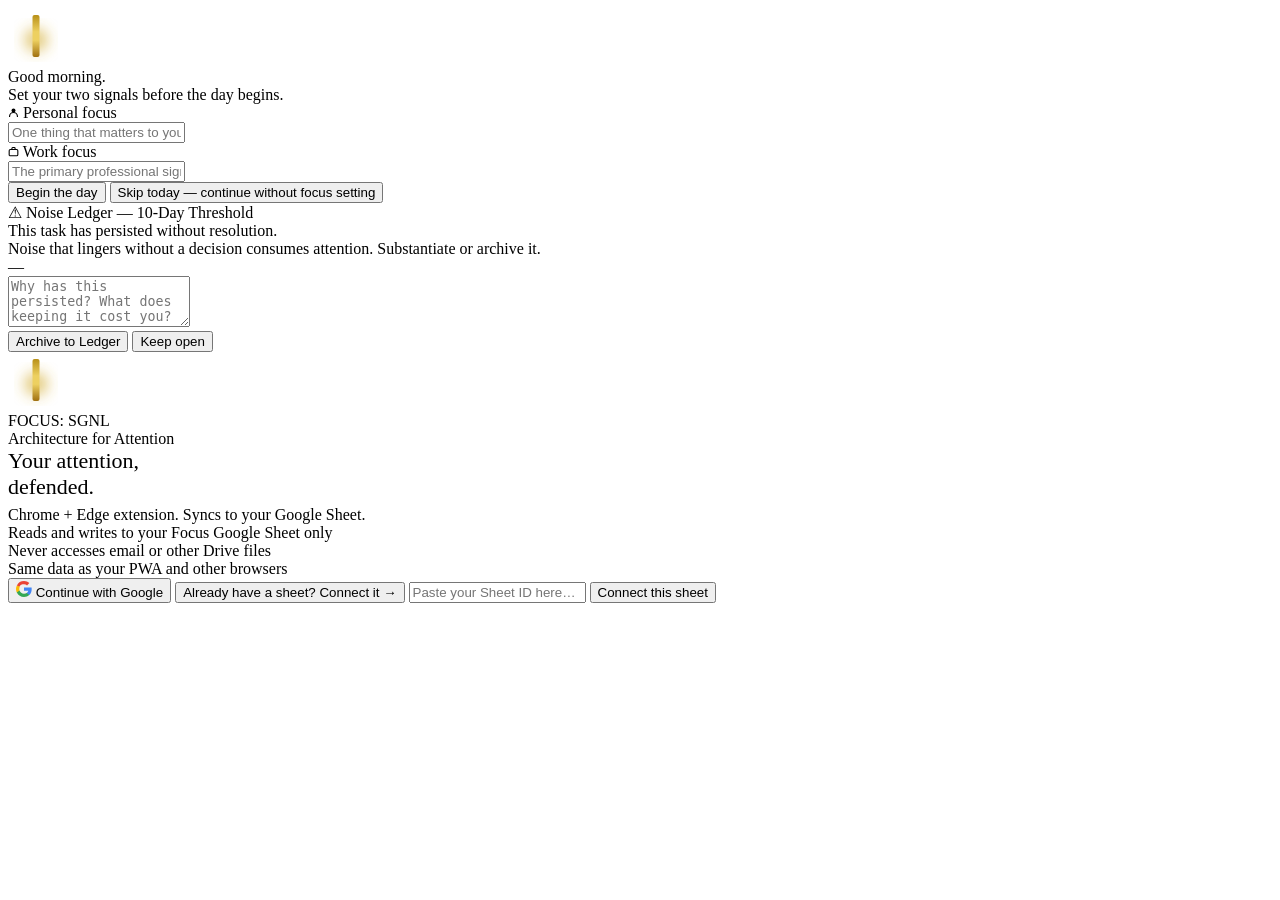
==== extension/popup.html @ 3776ebab "WIP: Extension rebuild scaffold — manifest, background, popup HTML Initial extension files for SGNL-" ====
<!DOCTYPE html>
<html lang="en">
<head>
  <meta charset="UTF-8">
  <link rel="preconnect" href="https://fonts.googleapis.com">
  <link href="https://fonts.googleapis.com/css2?family=Instrument+Serif:ital@0;1&family=Inter:wght@300;400;500;600&family=DM+Mono:wght@400;500&display=swap" rel="stylesheet">
  <link rel="stylesheet" href="popup.css">
</head>
<body>
<div id="app" class="work">

  <!-- IGNITION OVERLAY -->
  <div class="ignition-overlay" id="ignition-overlay">
    <div class="ignition-mark">
      <svg width="56" height="56" viewBox="0 0 56 56" fill="none">
        <defs>
          <radialGradient id="ig"><stop offset="0%" stop-color="#D4AF37" stop-opacity="0.85"/><stop offset="100%" stop-color="#D4AF37" stop-opacity="0"/></radialGradient>
          <filter id="ib"><feGaussianBlur stdDeviation="6"/></filter>
          <linearGradient id="ibg" x1="0" y1="0" x2="0" y2="1"><stop offset="0%" stop-color="#B89018"/><stop offset="40%" stop-color="#EDD060"/><stop offset="60%" stop-color="#EDD060"/><stop offset="100%" stop-color="#A07010"/></linearGradient>
        </defs>
        <circle cx="28" cy="32" r="18" fill="url(#ig)" filter="url(#ib)"/>
        <rect x="24.5" y="7" width="7" height="42" rx="2" fill="url(#ibg)"/>
      </svg>
    </div>
    <div class="ignition-title">Good morning.</div>
    <div class="ignition-sub">Set your two signals before the day begins.</div>
    <div class="ignition-inputs">
      <div class="ignition-field">
        <div class="ignition-field-label pl">
          <svg width="11" height="11" viewBox="0 0 14 14" fill="none"><circle cx="7" cy="4.5" r="2.5" fill="currentColor"/><path d="M2 12c0-2.761 2.239-5 5-5s5 2.239 5 5" stroke="currentColor" stroke-width="1.5" stroke-linecap="round" fill="none"/></svg>
          Personal focus
        </div>
        <input class="ignition-input" id="ign-personal" type="text" placeholder="One thing that matters to you today…" maxlength="120">
      </div>
      <div class="ignition-field">
        <div class="ignition-field-label wk">
          <svg width="11" height="11" viewBox="0 0 14 14" fill="none"><rect x="1.5" y="4.5" width="11" height="8" rx="1.5" stroke="currentColor" stroke-width="1.4" fill="none"/><path d="M5 4.5V3a1 1 0 011-1h2a1 1 0 011 1v1.5" stroke="currentColor" stroke-width="1.4" stroke-linecap="round" fill="none"/></svg>
          Work focus
        </div>
        <input class="ignition-input" id="ign-work" type="text" placeholder="The primary professional signal…" maxlength="120">
      </div>
    </div>
    <div class="ignition-error" id="ign-error"></div>
    <button class="ignition-cta" id="ign-cta">Begin the day</button>
    <button class="ignition-skip" id="ign-skip">Skip today — continue without focus setting</button>
  </div>

  <!-- DECAY MODAL -->
  <div class="decay-overlay" id="decay-overlay">
    <div class="decay-modal">
      <div class="decay-eyebrow">⚠ Noise Ledger — 10-Day Threshold</div>
      <div class="decay-title">This task has persisted without resolution.</div>
      <div class="decay-sub">Noise that lingers without a decision consumes attention. Substantiate or archive it.</div>
      <div class="decay-task-name" id="decay-task-name">—</div>
      <div class="decay-days" id="decay-task-days"></div>
      <textarea class="decay-textarea" id="decay-reason" rows="3" placeholder="Why has this persisted? What does keeping it cost you?"></textarea>
      <div class="decay-actions">
        <button class="decay-archive" id="decay-archive-btn">Archive to Ledger</button>
        <button class="decay-keep" id="decay-keep-btn">Keep open</button>
      </div>
    </div>
  </div>

  <!-- LOGIN -->
  <div id="screen-login" class="screen active">
    <div class="login-logo-wrap">
      <svg width="56" height="56" viewBox="0 0 56 56" fill="none">
        <defs>
          <radialGradient id="lg"><stop offset="0%" stop-color="#D4AF37" stop-opacity="0.85"/><stop offset="100%" stop-color="#D4AF37" stop-opacity="0"/></radialGradient>
          <filter id="lb"><feGaussianBlur stdDeviation="6"/></filter>
          <linearGradient id="lbg" x1="0" y1="0" x2="0" y2="1"><stop offset="0%" stop-color="#B89018"/><stop offset="40%" stop-color="#EDD060"/><stop offset="60%" stop-color="#EDD060"/><stop offset="100%" stop-color="#A07010"/></linearGradient>
        </defs>
        <circle cx="28" cy="32" r="18" fill="url(#lg)" filter="url(#lb)"/>
        <rect x="24.5" y="7" width="7" height="42" rx="2" fill="url(#lbg)"/>
      </svg>
      <div class="login-logo">FOCUS: SGNL</div>
      <div class="login-logo-sub">Architecture for Attention</div>
    </div>
    <div>
      <div class="login-title" style="font-size:22px">Your attention,<br>defended.</div>
      <div class="login-sub" style="margin-top:6px">Chrome + Edge extension. Syncs to your Google Sheet.</div>
    </div>
    <div class="login-perms">
      <div class="login-perm"><div class="perm-dot"></div>Reads and writes to your Focus Google Sheet only</div>
      <div class="login-perm"><div class="perm-dot"></div>Never accesses email or other Drive files</div>
      <div class="login-perm"><div class="perm-dot"></div>Same data as your PWA and other browsers</div>
    </div>
    <button class="btn-login" id="login-btn">
      <svg width="16" height="16" viewBox="0 0 18 18"><path d="M17.64 9.2c0-.637-.057-1.251-.164-1.84H9v3.481h4.844c-.209 1.125-.843 2.078-1.796 2.717v2.258h2.908c1.702-1.567 2.684-3.875 2.684-6.615z" fill="#4285F4"/><path d="M9 18c2.43 0 4.467-.806 5.956-2.18l-2.908-2.259c-.806.54-1.837.86-3.048.86-2.344 0-4.328-1.584-5.036-3.711H.957v2.332A8.997 8.997 0 009 18z" fill="#34A853"/><path d="M3.964 10.71A5.41 5.41 0 013.682 9c0-.593.102-1.17.282-1.71V4.958H.957A8.996 8.996 0 000 9c0 1.452.348 2.827.957 4.042l3.007-2.332z" fill="#FBBC05"/><path d="M9 3.58c1.321 0 2.508.454 3.44 1.345l2.582-2.58C13.463.891 11.426 0 9 0A8.997 8.997 0 00.957 4.958L3.964 6.29C4.672 4.163 6.656 3.58 9 3.58z" fill="#EA4335"/></svg>
      Continue with Google
    </button>
    <button class="connect-existing" id="connect-existing-btn">Already have a sheet? Connect it →</button>
    <input type="text" class="sheet-id-input" id="sheet-id-field" placeholder="Paste your Sheet ID here…">
    <button id="connect-sheet-btn">Connect this sheet</button>
    <div id="login-error"></div>
  </div>

  <!-- MAIN APP -->
  <div id="main-app" style="display:none;flex-direction:column;flex:1;overflow:hidden">
    <div class="topbar"></div>
    <div class="header">
      <div class="header-left">
        <div class="header-mark">
          <svg width="22" height="22" viewBox="0 0 22 22" fill="none">
            <defs>
              <radialGradient id="hg"><stop offset="0%" stop-color="#D4AF37" stop-opacity="0.75"/><stop offset="100%" stop-color="#D4AF37" stop-opacity="0"/></radialGradient>
              <filter id="hb"><feGaussianBlur stdDeviation="3"/></filter>
              <linearGradient id="hbg" x1="0" y1="0" x2="0" y2="1"><stop offset="0%" stop-color="#C09020"/><stop offset="40%" stop-color="#EDD060"/><stop offset="60%" stop-color="#EDD060"/><stop offset="100%" stop-color="#B08010"/></linearGradient>
            </defs>
            <circle cx="11" cy="13" r="7" fill="url(#hg)" filter="url(#hb)"/>
            <rect x="9" y="2" width="4" height="18" rx="1.2" fill="url(#hbg)"/>
          </svg>
        </div>
        <div class="header-brand">
          <span class="header-title">FOCUS: SGNL</span>
          <span class="ctx-label" id="ctx-label">work</span>
        </div>
      </div>
      <div class="header-right">
        <button class="icon-btn" id="refresh-btn"><svg width="16" height="16" viewBox="0 0 16 16" fill="none"><path d="M13.5 8A5.5 5.5 0 112.5 5M2.5 2v3h3" stroke="currentColor" stroke-width="1.4" stroke-linecap="round" stroke-linejoin="round"/></svg></button>
        <div class="mode-toggle">
          <div class="toggle-ico p"><svg width="13" height="13" viewBox="0 0 14 14" fill="none"><circle cx="7" cy="4.5" r="2.5" fill="currentColor"/><path d="M2 12c0-2.761 2.239-5 5-5s5 2.239 5 5" stroke="currentColor" stroke-width="1.5" stroke-linecap="round" fill="none"/></svg></div>
          <div class="toggle-track" id="mode-track"><div class="toggle-thumb" id="mode-thumb"></div></div>
          <div class="toggle-ico w"><svg width="13" height="13" viewBox="0 0 14 14" fill="none"><rect x="1.5" y="4.5" width="11" height="8" rx="1.5" stroke="currentColor" stroke-width="1.4" fill="none"/><path d="M5 4.5V3a1 1 0 011-1h2a1 1 0 011 1v1.5" stroke="currentColor" stroke-width="1.4" stroke-linecap="round" fill="none"/><line x1="1.5" y1="8" x2="12.5" y2="8" stroke="currentColor" stroke-width="1.2" stroke-linecap="round"/></svg></div>
        </div>
      </div>
    </div>

    <!-- CAPTURE -->
    <div id="screen-capture" class="screen active">
      <div class="capture-scroll">
        <div class="capture-nudge" id="capture-nudge">What is the primary objective?</div>
        <textarea class="task-textarea" id="cap-text" rows="4" placeholder="What needs to happen?"></textarea>
        <div><div class="field-label">Signal or noise?</div>
          <div class="sn-seg" id="cap-sn">
            <button class="sn-btn sig-on" data-val="signal">▲ Signal</button>
            <button class="sn-btn" data-val="noise">~ Noise</button>
          </div>
        </div>
        <div><div class="field-label">Due date <span class="field-opt">(optional)</span></div><input type="date" class="due-input" id="cap-due"></div>
        <div><div class="field-label">Tags <span class="field-opt">(optional)</span></div><div class="tag-chips-wrap" id="cap-tags"></div></div>
        <button class="ctx-toggle" id="ctx-toggle">+ add context</button>
        <textarea class="ctx-textarea" id="ctx-area" rows="3" placeholder="Context, blockers, or anything relevant..."></textarea>
      </div>
      <div class="capture-footer">
        <div class="stats-bar"><span class="sig" id="sb-sig">0 signals</span><span class="sep">·</span><span class="noi" id="sb-noi">0 noise</span><span class="sep">·</span><span class="rat" id="sb-ratio">ratio —</span></div>
        <button class="btn-primary" id="cap-btn">Capture task</button>
      </div>
    </div>

    <!-- TASKS -->
    <div id="screen-tasks" class="screen">
      <div class="chrono-ticker-wrap" id="ticker-wrap" style="display:none"><div class="chrono-ticker" id="chrono-ticker"></div></div>
      <div style="padding:4px 14px 0;display:flex;justify-content:flex-end"><button id="ticker-toggle" style="background:none;border:none;font-size:10px;font-family:var(--mono);color:var(--smoke);cursor:pointer;padding:2px 6px">show timeline</button></div>
      <div class="tasks-stats"><div class="ts-card s"><div class="ts-num" id="ts-sig">0</div><div class="ts-lbl">signals</div></div><div class="ts-card n"><div class="ts-num" id="ts-noi">0</div><div class="ts-lbl">noise</div></div><div class="ts-card d"><div class="ts-num" id="ts-done">0</div><div class="ts-lbl">done</div></div><div class="ts-card r"><div class="ts-num" id="ts-ratio">—</div><div class="ts-lbl">ratio</div></div></div>
      <div class="tag-filter-bar" id="tag-filter-bar"><span id="tag-filter-label">· filtering</span><span>✕ clear</span></div>
      <div style="padding:6px 14px 0"><input type="text" id="task-search" placeholder="Search tasks…" style="width:100%;padding:8px 12px;border-radius:8px;border:0.5px solid var(--basalt-2);background:var(--void-3);color:#fff;font-family:var(--sans);font-size:13px;outline:none"></div>
      <div class="tasks-tabs"><button class="tasks-tab active" data-f="all">All</button><button class="tasks-tab" data-f="signal">Signals</button><button class="tasks-tab" data-f="noise">Noise</button></div>
      <div class="tasks-list" id="tasks-list"><div class="loading-text">Loading…</div></div>
      <div class="tasks-footer"><div class="prog-track"><div class="prog-fill" id="prog-fill" style="width:0%"></div></div><div class="prog-label" id="prog-label">0 done</div></div>
    </div>

    <!-- RITUAL -->
    <div id="screen-ritual" class="screen">
      <div class="ritual-phase-toggle">
        <button class="rpt-btn active" id="rpt-morning" data-phase="morning">
          <svg width="12" height="12" viewBox="0 0 14 14" fill="none"><circle cx="7" cy="7" r="3" stroke="currentColor" stroke-width="1.4"/><path d="M7 1v1.5M7 11.5V13M1 7h1.5M11.5 7H13M3.05 3.05l1.06 1.06M9.9 9.9l1.06 1.06M3.05 10.95l1.06-1.06M9.9 4.1l1.06-1.06" stroke="currentColor" stroke-width="1.3" stroke-linecap="round"/></svg>
          Morning
        </button>
        <button class="rpt-btn" id="rpt-evening" data-phase="evening">
          <svg width="12" height="12" viewBox="0 0 14 14" fill="none"><path d="M11.5 9A5 5 0 016 3.5a5 5 0 100 10 5 5 0 005.5-4.5z" stroke="currentColor" stroke-width="1.4" fill="none"/></svg>
          Evening
        </button>
      </div>
      <div class="ritual-hero">
        <div class="ritual-hero-top"><span class="ritual-time" id="ritual-time"></span><span class="phase-pill" id="ritual-pill">Morning open</span></div>
        <div class="ritual-title" id="ritual-title">Good morning.</div>
        <div class="ritual-sub" id="ritual-sub">Set your focus for today.</div>
        <div class="ritual-hero-line"></div>
      </div>
      <div class="ritual-body" id="ritual-body"></div>
      <div style="padding:0 14px 14px;margin-top:auto;flex-shrink:0"><button class="btn-primary" id="ritual-cta">Start the day</button></div>
    </div>

    <!-- REVIEW -->
    <div id="screen-review" class="screen">
      <div class="ritual-hero" style="flex-shrink:0">
        <div class="ritual-hero-top"><span class="ritual-time" id="review-date"></span><span class="phase-pill" style="background:var(--au-gradient);color:#fff;border:none">Friday review</span></div>
        <div class="ritual-title">Week in review.</div>
        <div class="ritual-sub">A mirror, not a report.</div>
        <div class="ritual-hero-line"></div>
      </div>
      <div class="fr-tabs">
        <button class="fr-tab active" data-p="trend">Trend</button>
        <button class="fr-tab" data-p="tags">Tags</button>
        <button class="fr-tab" data-p="compare">vs last wk</button>
        <button class="fr-tab" data-p="open">Open</button>
        <button class="fr-tab" data-p="reflect">Reflect</button>
      </div>
      <div class="fr-panel active" id="fr-trend">
        <div class="debrief-narrative" id="debrief-narrative" style="padding:14px;border-radius:10px;border:0.5px solid var(--basalt-2);background:rgba(26,26,27,.5);backdrop-filter:blur(16px);font-family:var(--serif);font-style:italic;font-size:14px;color:var(--smoke);line-height:1.7;display:none"></div>
        <div class="focus-score-ring"><div class="focus-score-num" id="fr-score">—</div><div class="focus-score-label">Focus Score</div><div class="focus-score-sub" id="fr-score-sub">signals finished / total</div></div>
        <div><div class="fr-section-label">Intentionality Map — signal vs noise by tag</div>
          <div class="chart-card" style="padding:14px"><div style="display:flex;gap:12px;justify-content:center;margin-bottom:8px;font-size:9px;font-family:var(--mono);color:var(--smoke)"><span><span style="display:inline-block;width:8px;height:8px;border-radius:50%;background:rgba(34,197,94,.5);vertical-align:middle;margin-right:3px"></span>signal</span><span><span style="display:inline-block;width:8px;height:8px;border-radius:50%;background:rgba(212,175,55,.5);vertical-align:middle;margin-right:3px"></span>noise</span><span>bigger slice = more tasks</span></div><div class="radar-wrap"><div class="sonar-pulse"><div class="sonar-ring"></div><div class="sonar-ring"></div><div class="sonar-ring"></div></div><canvas id="radar-canvas" width="320" height="220"></canvas></div><div class="radar-legend" id="radar-legend"></div></div>
        </div>
        <div><div class="fr-section-label">Week at a glance</div>
          <div class="stats-grid">
            <div class="sg-card s"><div class="sg-num" id="fr-sd">0</div><div class="sg-label">signals done</div></div>
            <div class="sg-card n"><div class="sg-num" id="fr-nd">0</div><div class="sg-label">noise done</div></div>
            <div class="sg-card d"><div class="sg-num" id="fr-comp">0%</div><div class="sg-label">completion</div></div>
            <div class="sg-card ig"><div class="sg-num" id="fr-ign">0</div><div class="sg-label">ignored</div></div>
            <div class="sg-card dl"><div class="sg-num" id="fr-del">0</div><div class="sg-label">delegated</div></div>
            <div class="sg-card st"><div class="sg-num" id="fr-str">0</div><div class="sg-label">streak</div></div>
          </div>
        </div>
        <div><div class="fr-section-label">Noise resolution</div>
          <div class="noise-breakdown">
            <div class="nb-row"><span class="nb-lbl">closed</span><div class="nb-track"><div class="nb-fill done" id="nb-done" style="width:0%"></div></div><span class="nb-val" id="nb-done-val">0</span></div>
            <div class="nb-row"><span class="nb-lbl">delegated</span><div class="nb-track"><div class="nb-fill del" id="nb-del" style="width:0%"></div></div><span class="nb-val" id="nb-del-val">0</span></div>
            <div class="nb-row"><span class="nb-lbl">ignored</span><div class="nb-track"><div class="nb-fill ign" id="nb-ign" style="width:0%"></div></div><span class="nb-val" id="nb-ign-val">0</span></div>
            <div class="nb-row"><span class="nb-lbl">carried</span><div class="nb-track"><div class="nb-fill carry" id="nb-carry" style="width:0%"></div></div><span class="nb-val" id="nb-carry-val">0</span></div>
          </div>
        </div>
      </div>
      <div class="fr-panel" id="fr-tags"><div><div class="fr-section-label">Tasks by tag</div><div class="tag-review-list" id="fr-tag-chart"></div></div><div><div class="fr-section-label">Completion by tag</div><div class="tag-review-list" id="fr-tag-bd"></div></div></div>
      <div class="fr-panel" id="fr-compare"><div class="fr-section-label">This week vs last week</div><div id="fr-compare-grid"><div class="loading-text">Loading…</div></div></div>
      <div class="fr-panel" id="fr-open">
        <div><div class="fr-section-label">Aging signals</div><div id="fr-aging-sig" style="display:flex;flex-direction:column;gap:6px"><div class="empty-state"><strong>All clear</strong></div></div></div>
        <div><div class="fr-section-label">Noise — overdue for a decision</div><div id="fr-aging-noi" style="display:flex;flex-direction:column;gap:6px"><div class="empty-state"><strong>All clear</strong></div></div></div>
      </div>
      <div class="fr-panel" id="fr-reflect">
        <div class="reflect-card">
          <div class="reflect-q">Did you spend your time on what actually matters?</div>
          <div class="reflect-hint-text">Your ratio is not a grade. It is information.</div>
          <textarea class="reflect-input" id="ref-ratio" rows="2" placeholder="What your ratio reveals this week..."></textarea>
          <div class="reflect-divider"></div>
          <div class="reflect-q">What was your hardest decision?</div>
          <div class="reflect-hint-text">The things you ignored often reveal more than what you completed.</div>
          <textarea class="reflect-input" id="ref-hard" rows="2" placeholder="A decision, a trade-off, something you released..."></textarea>
          <div class="reflect-divider"></div>
          <div class="reflect-q">What is the one signal for next week?</div>
          <div class="reflect-hint-text">Not a list. One thing.</div>
          <textarea class="reflect-input" id="ref-next" rows="2" placeholder="Next week's primary signal..."></textarea>
        </div>
      </div>
      <div style="padding:0 14px 14px;margin-top:auto;flex-shrink:0"><button class="btn-primary" id="fr-close-btn">Close week</button></div>
    </div>

    <!-- SETTINGS -->
    <div id="screen-settings" class="screen" style="overflow-y:auto">
      <div class="settings-section">
        <div class="settings-title">Today's focus signals</div>
        <div class="settings-focus-row" style="margin-bottom:8px"><div class="settings-focus-label pl">Personal</div><div class="settings-focus-val" id="s-personal-focus">—</div></div>
        <div class="settings-focus-row"><div class="settings-focus-label wk">Work</div><div class="settings-focus-val" id="s-work-focus">—</div></div>
        <button class="btn-secondary" id="reset-ignition-btn" style="margin-top:10px;width:100%;padding:10px">Reset today's ignition</button>
      </div>
      <div class="settings-section">
        <div class="settings-title">Tags</div>
        <div class="tag-manage-list" id="s-tag-list"></div>
        <div class="add-tag-row"><input class="add-tag-input" id="s-new-tag" placeholder="New tag name…" maxlength="30"><button class="btn-sm primary" id="add-tag-btn">Add</button></div>
        <div class="color-picker-row" id="s-colors"></div>
        <button class="btn-primary" style="margin-top:12px" id="s-save-tags">Save tags</button>
      </div>
      <div class="settings-section">
        <div class="settings-title">Your sheet</div>
        <div class="settings-info-row" style="margin-bottom:8px"><span class="settings-info-label">Google Sheet</span><button class="settings-link-btn" id="open-sheet-btn">Open in Drive →</button></div>
        <div class="settings-info-row"><span class="settings-info-label">Sheet ID</span><span class="settings-info-val" id="s-sheet-id">—</span></div>
        <div id="change-sheet-wrap" style="margin-top:10px;display:none">
          <input type="text" class="sheet-id-input visible" id="change-sheet-input" placeholder="Paste Sheet ID or full URL" style="margin-bottom:8px">
          <div style="display:flex;gap:8px"><button class="btn-secondary" id="cancel-change-btn" style="flex:1;padding:10px">Cancel</button><button class="btn-secondary" id="apply-change-btn" style="flex:1;padding:10px;border-color:var(--copper);color:var(--copper)">Connect</button></div>
        </div>
        <button class="settings-link-btn" id="change-sheet-btn" style="margin-top:8px;font-size:11px">Change Sheet →</button>
      </div>
      <div class="settings-section"><div class="settings-title">Account</div><button class="btn-secondary" id="signout-btn" style="width:100%;padding:12px">Sign out &amp; reset</button></div>
      <div class="settings-section"><div class="settings-title">Debug</div><button class="btn-secondary" id="errlog-btn" style="width:100%;padding:12px;position:relative">View Error Log<span class="errlog-badge" id="errlog-badge"></span></button></div>
    </div>

    <!-- ERROR LOG OVERLAY -->
    <div class="errlog-overlay" id="errlog-overlay">
      <div class="errlog-header"><span class="errlog-title">Error Log</span><button class="errlog-close" id="errlog-close">Close</button></div>
      <div class="errlog-body" id="errlog-body"><div class="errlog-empty">No errors captured yet.</div></div>
    </div>

    <!-- NAV -->
    <div class="bottom-nav">
      <button class="nav-btn active" data-s="capture"><svg width="19" height="19" viewBox="0 0 16 16" fill="none"><rect x="2" y="2" width="12" height="12" rx="3" stroke="currentColor" stroke-width="1.4" fill="none"/><path d="M8 5v6M5 8h6" stroke="currentColor" stroke-width="1.4" stroke-linecap="round"/></svg><span>capture</span></button>
      <button class="nav-btn" data-s="tasks"><svg width="19" height="19" viewBox="0 0 16 16" fill="none"><path d="M3 5h10M3 8h10M3 11h6" stroke="currentColor" stroke-width="1.4" stroke-linecap="round"/></svg><span>tasks</span></button>
      <button class="nav-btn" data-s="ritual"><svg width="19" height="19" viewBox="0 0 16 16" fill="none"><circle cx="8" cy="8" r="5.5" stroke="currentColor" stroke-width="1.4"/><path d="M8 5v3l2 2" stroke="currentColor" stroke-width="1.4" stroke-linecap="round"/></svg><span>ritual</span></button>
      <button class="nav-btn" data-s="review"><svg width="19" height="19" viewBox="0 0 16 16" fill="none"><path d="M2 12l4-4 3 3 5-6" stroke="currentColor" stroke-width="1.4" stroke-linecap="round" stroke-linejoin="round"/></svg><span>review</span></button>
      <button class="nav-btn" data-s="settings"><svg width="19" height="19" viewBox="0 0 16 16" fill="none"><circle cx="8" cy="8" r="2.5" stroke="currentColor" stroke-width="1.4"/><path d="M8 1v2M8 13v2M1 8h2M13 8h2M3.05 3.05l1.41 1.41M11.54 11.54l1.41 1.41M3.05 12.95l1.41-1.41M11.54 4.46l1.41-1.41" stroke="currentColor" stroke-width="1.3" stroke-linecap="round"/></svg><span>settings</span></button>
    </div>
  </div>
</div>

<div class="toast" id="toast"></div>

<script src="popup.js"></script>
</body>
</html>
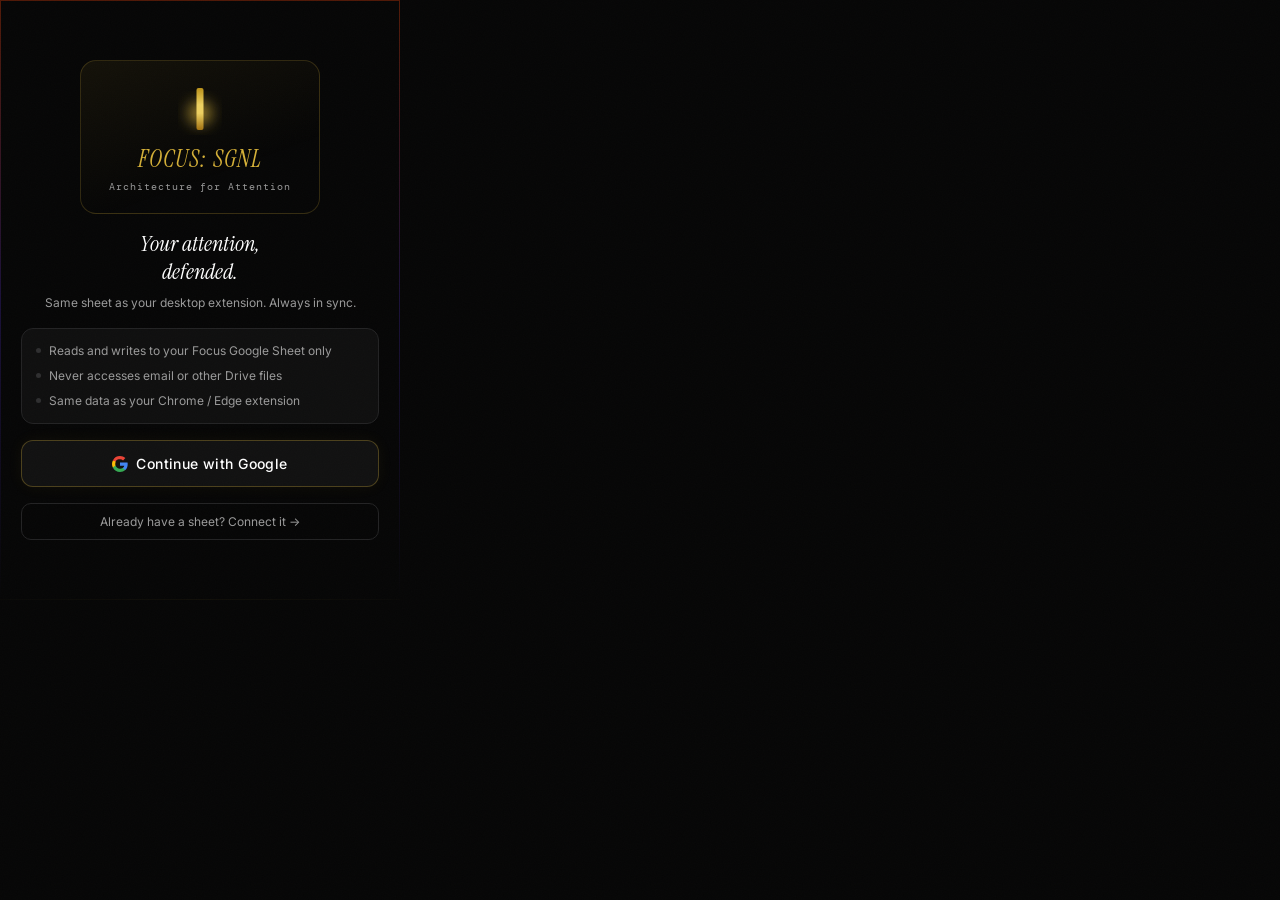
==== commit 0b68d262: "Build Chrome extension with full SGNL branding and feature parity - Complete self-contained popup.ht" ====
--- a/extension/popup.html
+++ b/extension/popup.html
@@ -2,9 +2,460 @@
 <html lang="en">
 <head>
   <meta charset="UTF-8">
+  <title>FOCUS: SGNL — Extension</title>
   <link rel="preconnect" href="https://fonts.googleapis.com">
   <link href="https://fonts.googleapis.com/css2?family=Instrument+Serif:ital@0;1&family=Inter:wght@300;400;500;600&family=DM+Mono:wght@400;500&display=swap" rel="stylesheet">
-  <link rel="stylesheet" href="popup.css">
+  <style>
+    *,*::before,*::after{box-sizing:border-box;margin:0;padding:0}
+    :root{
+      --void:#050505;--void-2:#0a0a0a;--void-3:#111;
+      --basalt:#1A1A1B;--basalt-2:#222223;--basalt-3:#2e2e2f;
+      --smoke:#999;--smoke-2:#777;
+      --copper:#D4AF37;--copper-lt:#EDD060;--copper-dim:rgba(212,175,55,.12);
+      --copper-glow:rgba(212,175,55,.3);--copper-border:rgba(212,175,55,.2);
+      --zen:#C0C0C0;--zen-lt:#D8D8D8;--zen-dim:rgba(192,192,192,.10);
+      --zen-glow:rgba(192,192,192,.25);--zen-border:rgba(192,192,192,.18);
+      --au-gradient:linear-gradient(135deg,#ff4208 0%,#4827af 100%);
+      --signal:#22c55e;--danger:#ef4444;--del:#3b8bd4;--ign:#7e60dc;
+      --serif:'Instrument Serif',Georgia,serif;--sans:'Inter',system-ui,sans-serif;--mono:'DM Mono',monospace;
+    }
+    html,body{width:400px;height:600px;overflow:hidden;font-family:var(--sans);background:var(--void);color:#fff}
+    body::before{content:'';position:absolute;inset:0;z-index:1000;pointer-events:none;background-image:url("data:image/svg+xml,%3Csvg viewBox='0 0 200 200' xmlns='http://www.w3.org/2000/svg'%3E%3Cfilter id='n'%3E%3CfeTurbulence type='fractalNoise' baseFrequency='0.85' numOctaves='4' stitchTiles='stitch'/%3E%3C/filter%3E%3Crect width='100%25' height='100%25' filter='url(%23n)'/%3E%3C/svg%3E");background-size:200px;opacity:.022;mix-blend-mode:screen}
+    #app{height:100%;display:flex;flex-direction:column;transition:background .4s}
+    #app.work{background:radial-gradient(ellipse 400px 300px at 50% 0%,rgba(212,175,55,.05),var(--void) 70%);border:1px solid transparent;border-image:linear-gradient(180deg,rgba(255,66,8,.3) 0%,rgba(72,39,175,.3) 50%,transparent 100%) 1}
+    #app.personal{background:radial-gradient(ellipse 400px 300px at 50% 0%,rgba(192,192,192,.07),var(--void) 70%);border:1px solid transparent;border-image:none}
+    .topbar{height:1px;flex-shrink:0}
+    .work .topbar{background:var(--au-gradient)} .personal .topbar{background:var(--zen)}
+    /* HEADER */
+    .header{display:flex;align-items:center;justify-content:space-between;padding:12px 16px;border-bottom:1px solid var(--basalt);flex-shrink:0}
+    .header-left{display:flex;align-items:center;gap:10px}
+    .header-mark{flex-shrink:0}
+    .work .header-mark{filter:drop-shadow(0 0 8px rgba(212,175,55,.4))}
+    .personal .header-mark{filter:drop-shadow(0 0 8px rgba(192,192,192,.4)) grayscale(1) brightness(1.3)}
+    .header-brand{display:flex;flex-direction:column;gap:1px}
+    .header-title{font-family:var(--serif);font-style:italic;font-size:16px;line-height:1}
+    .work .header-title{color:var(--copper)} .personal .header-title{color:var(--zen-lt)}
+    .ctx-label{font-size:9px;font-family:var(--mono);letter-spacing:.12em;text-transform:uppercase}
+    .work .ctx-label{color:var(--copper);opacity:.6} .personal .ctx-label{color:var(--zen)}
+    .header-right{display:flex;align-items:center;gap:8px}
+    .icon-btn{background:none;border:none;cursor:pointer;padding:4px;opacity:.4;transition:opacity .2s;-webkit-tap-highlight-color:transparent;display:flex;align-items:center}
+    .icon-btn:active{opacity:1}
+    .work .icon-btn{color:var(--copper)} .personal .icon-btn{color:var(--zen)}
+    .mode-toggle{display:flex;align-items:center;gap:5px}
+    .toggle-ico{width:20px;height:20px;border-radius:4px;display:flex;align-items:center;justify-content:center;transition:all .35s cubic-bezier(.16,1,.3,1)}
+    .work .toggle-ico.w{color:var(--copper);filter:drop-shadow(0 0 4px rgba(212,175,55,.3))} .work .toggle-ico.p{color:var(--basalt-3);filter:none}
+    .personal .toggle-ico.p{color:var(--zen);filter:drop-shadow(0 0 4px rgba(192,192,192,.3))} .personal .toggle-ico.w{color:var(--basalt-3);filter:none}
+    .toggle-track{width:44px;height:22px;border-radius:4px;border:0.5px solid rgba(255,255,255,.08);cursor:pointer;position:relative;transition:all .4s cubic-bezier(.16,1,.3,1);-webkit-tap-highlight-color:transparent;background:rgba(17,17,17,.9);box-shadow:inset 0 1px 3px rgba(0,0,0,.5),0 0.5px 0 rgba(255,255,255,.04);overflow:hidden}
+    .toggle-track::before{content:'';position:absolute;inset:0;background:repeating-linear-gradient(90deg,transparent 0,transparent 3px,rgba(255,255,255,.03) 3px,rgba(255,255,255,.03) 3.5px);pointer-events:none}
+    .work .toggle-track{border-color:rgba(212,175,55,.2);box-shadow:inset 0 1px 3px rgba(0,0,0,.5),0 0 8px rgba(212,175,55,.08)}
+    .personal .toggle-track{border-color:rgba(192,192,192,.2);box-shadow:inset 0 1px 3px rgba(0,0,0,.5),0 0 8px rgba(192,192,192,.08)}
+    .toggle-thumb{position:absolute;top:3px;left:3px;width:16px;height:16px;border-radius:3px;transition:transform .4s cubic-bezier(.16,1,.3,1),background .3s,box-shadow .3s;background:linear-gradient(145deg,#555 0%,#333 50%,#444 100%);box-shadow:0 0 4px rgba(0,0,0,.4),inset 0 0.5px 0 rgba(255,255,255,.12)}
+    .toggle-thumb::before{content:'';position:absolute;inset:3px;background:repeating-linear-gradient(45deg,transparent 0,transparent 1.5px,rgba(255,255,255,.06) 1.5px,rgba(255,255,255,.06) 2px);border-radius:1px}
+    .work .toggle-thumb{transform:translateX(22px);background:linear-gradient(145deg,#C09020 0%,#EDD060 45%,#B08010 100%);box-shadow:0 0 8px rgba(212,175,55,.3),inset 0 0.5px 0 rgba(255,255,255,.2)}
+    .personal .toggle-thumb{background:linear-gradient(145deg,#999 0%,#D0D0D0 45%,#999 100%);box-shadow:0 0 8px rgba(192,192,192,.3),inset 0 0.5px 0 rgba(255,255,255,.25)}
+    /* SCREENS */
+    .screen{display:none;flex:1;flex-direction:column;overflow:hidden} .screen.active{display:flex}
+    /* LOGIN */
+    #screen-login{align-items:center;justify-content:center;padding:24px 20px;gap:16px;background:var(--void);overflow-y:auto}
+    .login-logo-wrap{display:flex;flex-direction:column;align-items:center;padding:20px 28px;border-radius:16px;border:0.5px solid var(--copper-border);background:linear-gradient(160deg,rgba(212,175,55,.07),rgba(5,5,5,0) 70%);gap:6px}
+    .login-logo{font-family:var(--serif);font-style:italic;font-size:24px;color:var(--copper);letter-spacing:.04em}
+    .login-logo-sub{font-size:10px;font-family:var(--mono);color:var(--smoke);letter-spacing:.1em}
+    .login-title{font-family:var(--serif);font-style:italic;font-size:20px;color:#fff;text-align:center;line-height:1.3}
+    .login-sub{font-size:12px;color:var(--smoke);text-align:center;line-height:1.6}
+    .login-perms{width:100%;border-radius:12px;border:0.5px solid var(--basalt-2);background:rgba(17,17,17,.85);backdrop-filter:blur(20px);padding:14px;display:flex;flex-direction:column;gap:8px}
+    .login-perm{display:flex;align-items:flex-start;gap:8px;font-size:12px;color:var(--smoke);line-height:1.4}
+    .perm-dot{width:5px;height:5px;border-radius:50%;background:var(--basalt-3);flex-shrink:0;margin-top:5px}
+    .btn-login{width:100%;padding:14px;border-radius:12px;border:0.5px solid rgba(212,175,55,.3);font-family:var(--sans);font-size:14px;font-weight:500;cursor:pointer;background:rgba(17,17,17,.95);color:#fff;display:flex;align-items:center;justify-content:center;gap:8px;letter-spacing:.03em;-webkit-tap-highlight-color:transparent;transition:all .2s;box-shadow:0 0 16px rgba(212,175,55,.06)}
+    .btn-login:active{opacity:.9;border-color:var(--copper);box-shadow:0 0 20px rgba(212,175,55,.12)}
+    .connect-existing{width:100%;background:none;border:0.5px solid var(--basalt-2);border-radius:10px;padding:10px;font-family:var(--sans);font-size:12px;color:var(--smoke);cursor:pointer;text-align:center;-webkit-tap-highlight-color:transparent;transition:all .2s}
+    .connect-existing:active{border-color:var(--copper);color:var(--copper)}
+    .sheet-id-input{width:100%;padding:10px 12px;border-radius:9px;border:0.5px solid var(--basalt-2);font-family:var(--mono);font-size:11px;outline:none;background:var(--void-3);color:#fff;display:none}
+    .sheet-id-input::placeholder{color:var(--smoke-2)} .sheet-id-input.visible{display:block}
+    #connect-sheet-btn{display:none;width:100%;padding:11px;border-radius:9px;border:0.5px solid rgba(212,175,55,.25);font-family:var(--sans);font-size:13px;font-weight:500;cursor:pointer;background:rgba(17,17,17,.95);color:var(--copper)}
+    #login-error{font-size:12px;color:var(--danger);text-align:center;display:none;line-height:1.5}
+    /* IGNITION OVERLAY */
+    .ignition-overlay{position:absolute;inset:0;z-index:500;background:rgba(5,5,5,.97);backdrop-filter:blur(40px) saturate(160%);display:none;flex-direction:column;align-items:center;justify-content:center;padding:24px;overflow-y:auto;gap:18px}
+    .ignition-overlay.active{display:flex}
+    .ignition-mark{filter:drop-shadow(0 0 16px rgba(212,175,55,.4))}
+    .ignition-title{font-family:var(--serif);font-style:italic;font-size:24px;color:#fff;text-align:center;line-height:1.2}
+    .ignition-sub{font-size:13px;color:var(--smoke);text-align:center;line-height:1.5}
+    .ignition-inputs{display:flex;flex-direction:column;gap:12px;width:100%;max-width:400px}
+    .ignition-field{display:flex;flex-direction:column;gap:6px}
+    .ignition-field-label{font-size:10px;font-weight:500;letter-spacing:.1em;text-transform:uppercase;display:flex;align-items:center;gap:6px}
+    .ignition-field-label.pl{color:var(--zen)} .ignition-field-label.wk{color:var(--copper)}
+    .ignition-input{padding:12px 14px;border-radius:10px;border:0.5px solid var(--basalt-2);background:var(--void-3);color:#fff;font-family:var(--serif);font-style:italic;font-size:14px;outline:none;width:100%;line-height:1.5;transition:border-color .2s}
+    .ignition-input:focus{border-color:var(--copper)} .ignition-input::placeholder{color:var(--smoke-2)}
+    .ignition-error{font-size:12px;color:var(--danger);text-align:center;min-height:18px}
+    .ignition-cta{padding:14px;border-radius:10px;border:none;font-family:var(--sans);font-size:14px;font-weight:500;cursor:pointer;background:var(--au-gradient);color:#fff;width:100%;max-width:400px;letter-spacing:.04em;-webkit-tap-highlight-color:transparent}
+    .ignition-skip{font-size:11px;font-family:var(--mono);color:var(--smoke-2);background:none;border:none;cursor:pointer;text-decoration:underline;-webkit-tap-highlight-color:transparent}
+    /* CAPTURE */
+    #screen-capture{padding:0}
+    .capture-scroll{flex:1;overflow-y:auto;padding:14px;display:flex;flex-direction:column;gap:12px;-webkit-overflow-scrolling:touch}
+    .capture-nudge{font-family:var(--serif);font-style:italic;font-size:13px;line-height:1.5;padding:2px 0 4px;transition:color .5s}
+    .work .capture-nudge{color:rgba(212,175,55,.5)} .personal .capture-nudge{color:rgba(192,192,192,.55)}
+    .task-textarea{width:100%;padding:14px;border-radius:12px;border:0.5px solid var(--basalt-2);background:rgba(17,17,17,.85);backdrop-filter:blur(12px);color:#fff;font-family:var(--sans);font-size:16px;outline:none;resize:none;line-height:1.55;transition:border-color .2s,box-shadow .2s;min-height:100px}
+    .work .task-textarea:focus{border-color:var(--copper);box-shadow:0 0 0 3px var(--copper-dim)}
+    .personal .task-textarea:focus{border-color:var(--zen);box-shadow:0 0 0 3px var(--zen-dim)}
+    .task-textarea::placeholder{color:var(--smoke-2)}
+    .field-label{font-size:10px;font-weight:500;margin-bottom:7px;letter-spacing:.07em;text-transform:uppercase}
+    .work .field-label{color:var(--copper)} .personal .field-label{color:var(--zen)}
+    .field-opt{font-weight:400;opacity:.5;text-transform:none;letter-spacing:0;font-size:9px}
+    .sn-seg{display:flex;border-radius:10px;overflow:hidden;border:0.5px solid var(--basalt-2)}
+    .sn-btn{flex:1;padding:13px 8px;font-size:13px;font-family:var(--sans);font-weight:500;cursor:pointer;border:none;transition:all .2s;display:flex;align-items:center;justify-content:center;gap:5px;background:rgba(17,17,17,.85);color:var(--smoke);-webkit-tap-highlight-color:transparent}
+    .sn-btn.sig-on{background:rgba(34,197,94,.12);color:var(--signal)} .sn-btn.noi-on{background:rgba(212,175,55,.1);color:var(--copper)}
+    .due-input{width:100%;padding:12px 14px;border-radius:10px;border:0.5px solid var(--basalt-2);background:rgba(17,17,17,.85);color:#fff;font-family:var(--sans);font-size:14px;outline:none;transition:border-color .2s;cursor:pointer}
+    .work .due-input:focus{border-color:var(--copper)} .personal .due-input:focus{border-color:var(--zen)}
+    .tag-chips-wrap{display:flex;flex-wrap:wrap;gap:7px}
+    .tag-chip{padding:5px 10px;border-radius:3px;font-size:10px;font-family:var(--mono);font-variant:small-caps;letter-spacing:.06em;cursor:pointer;border:0.5px solid transparent;background:none;transition:all .18s;user-select:none;-webkit-user-select:none;-webkit-tap-highlight-color:transparent}
+    .tag-chip.selected{opacity:1} .tag-chip:not(.selected){opacity:.28;filter:saturate(.2) brightness(.7)}
+    .task-tag-pwa{display:inline-flex;align-items:center;gap:5px;padding:0;border-radius:0;font-size:9px;font-family:var(--sans);font-weight:400;letter-spacing:1.5px;text-transform:uppercase;border:none;white-space:nowrap;cursor:pointer;transition:color .3s}
+    .ctx-toggle{font-size:13px;cursor:pointer;background:none;border:none;font-family:var(--sans);padding:0;color:var(--smoke-2);-webkit-tap-highlight-color:transparent;transition:color .2s;display:flex;align-items:center;gap:4px}
+    .ctx-textarea{width:100%;padding:12px 14px;border-radius:10px;border:0.5px solid var(--basalt-2);background:rgba(17,17,17,.85);color:#fff;font-family:var(--sans);font-size:13px;resize:none;outline:none;line-height:1.5;display:none}
+    .ctx-textarea.open{display:block} .ctx-textarea::placeholder{color:var(--smoke-2)}
+    .capture-footer{padding:10px 14px;border-top:0.5px solid var(--basalt);flex-shrink:0}
+    .stats-bar{display:flex;align-items:center;gap:8px;font-size:11px;font-family:var(--mono);margin-bottom:10px}
+    .stats-bar .sig{color:var(--signal)} .stats-bar .noi{color:var(--copper)} .stats-bar .sep{color:var(--basalt-3)} .stats-bar .rat{color:var(--smoke-2)}
+    /* CAPTURE MODE TOGGLE */
+    .cap-mode-seg{display:flex!important;border-radius:8px;overflow:hidden;border:0.5px solid var(--basalt-2);margin-bottom:4px;min-height:36px;flex-shrink:0}
+    .cap-mode-btn{flex:1;padding:8px;font-size:11px;font-family:var(--mono);letter-spacing:.04em;cursor:pointer;border:none;background:rgba(17,17,17,.85);color:var(--smoke-2);transition:background .2s,color .2s;-webkit-tap-highlight-color:transparent}
+    .work .cap-mode-btn.active{background:rgba(212,175,55,.08);color:var(--copper)}
+    .personal .cap-mode-btn.active{background:rgba(192,192,192,.08);color:var(--zen)}
+    /* NOTES LIST */
+    .note-item{padding:12px;border-radius:8px;border:0.5px solid rgba(255,255,255,.06);background:rgba(26,26,27,.6);backdrop-filter:blur(12px);display:flex;flex-direction:column;gap:8px}
+    .note-text{font-family:var(--serif);font-style:italic;font-size:14px;color:#fff;line-height:1.5;word-break:break-word}
+    .note-meta{display:flex;align-items:center;justify-content:space-between;font-size:10px;font-family:var(--mono);color:var(--smoke-2)}
+    .note-actions{display:flex;gap:8px}
+    .note-action-btn{padding:5px 10px;border-radius:6px;font-size:10px;font-family:var(--mono);cursor:pointer;border:0.5px solid;transition:all .2s;-webkit-tap-highlight-color:transparent;background:none}
+    .note-promote-btn{border-color:rgba(34,197,94,.3);color:var(--signal)}
+    .note-promote-btn:active{background:rgba(34,197,94,.1)}
+    .note-archive-btn{border-color:rgba(239,68,68,.2);color:var(--smoke-2)}
+    .note-archive-btn:active{background:rgba(239,68,68,.06)}
+    .notes-section-label{font-size:8px;font-weight:500;letter-spacing:3px;text-transform:uppercase;color:var(--smoke-2);padding:12px 0 6px;display:flex;align-items:center;gap:14px}
+    .notes-section-label::after{content:'';flex:1;height:0.5px;background:rgba(255,255,255,.08)}
+    .note-empty{text-align:center;padding:20px;font-size:12px;color:var(--smoke-2);font-family:var(--serif);font-style:italic}
+    .note-edit-wrap{display:none;flex-direction:column;gap:8px}
+    .note-item.editing .note-text,.note-item.editing .note-meta{display:none}
+    .note-item.editing .note-edit-wrap{display:flex}
+    .note-edit-textarea{width:100%;padding:10px;border-radius:8px;border:0.5px solid var(--basalt-2);background:rgba(17,17,17,.85);color:#fff;font-family:var(--serif);font-style:italic;font-size:14px;resize:none;outline:none;line-height:1.5}
+    .work .note-edit-textarea:focus{border-color:var(--copper);box-shadow:0 0 0 3px var(--copper-dim)}
+    .personal .note-edit-textarea:focus{border-color:var(--zen);box-shadow:0 0 0 3px var(--zen-dim)}
+    .note-edit-actions{display:flex;gap:8px;justify-content:flex-end}
+    .note-edit-cancel{padding:5px 10px;border-radius:6px;font-size:10px;font-family:var(--mono);cursor:pointer;border:0.5px solid var(--basalt-2);color:var(--smoke-2);background:none;-webkit-tap-highlight-color:transparent}
+    .note-edit-save{padding:5px 10px;border-radius:6px;font-size:10px;font-family:var(--mono);cursor:pointer;border:0.5px solid rgba(34,197,94,.3);color:var(--signal);background:none;-webkit-tap-highlight-color:transparent}
+    /* TASKS */
+    .chrono-ticker-wrap{position:relative;flex-shrink:0;-webkit-mask-image:linear-gradient(to right,transparent 0%,black 8%,black 92%,transparent 100%);border-bottom:0.5px solid var(--basalt)}
+    .chrono-ticker-wrap.empty{display:none}
+    .chrono-ticker{display:flex;gap:8px;padding:8px 14px;overflow-x:auto;scroll-snap-type:x mandatory;scrollbar-width:none;-webkit-overflow-scrolling:touch}
+    .chrono-ticker::-webkit-scrollbar{display:none}
+    .ticker-card{flex-shrink:0;scroll-snap-align:start;display:flex;flex-direction:column;gap:3px;padding:9px 12px;border-radius:9px;border:0.5px solid;min-width:120px;max-width:170px;background:rgba(26,26,27,.7);backdrop-filter:blur(12px)}
+    .ticker-card.signal{border-color:rgba(212,175,55,.2)} .ticker-card.noise{border-color:var(--basalt)}
+    .ticker-type{font-size:9px;font-family:var(--mono);line-height:1}
+    .ticker-card.signal .ticker-type{color:var(--copper)} .ticker-card.noise .ticker-type{color:var(--smoke-2)}
+    .ticker-name{font-size:12px;line-height:1.3;white-space:nowrap;overflow:hidden;text-overflow:ellipsis}
+    .ticker-card.signal .ticker-name{color:#fff} .ticker-card.noise .ticker-name{color:var(--smoke)}
+    .ticker-due{font-size:9px;font-family:var(--mono);color:var(--smoke-2)} .ticker-due.urgent{color:var(--danger)!important}
+    .tasks-stats{display:flex;gap:7px;padding:10px 14px;flex-shrink:0}
+    .ts-card{flex:1;text-align:center;padding:9px 4px;border-radius:9px;border:0.5px solid var(--basalt-2);background:rgba(17,17,17,.85);backdrop-filter:blur(8px)}
+    .ts-num{font-size:19px;font-weight:600;font-family:var(--mono);line-height:1}
+    .ts-card.s .ts-num{color:var(--signal)} .ts-card.n .ts-num{color:var(--copper)} .ts-card.d .ts-num{color:var(--smoke)} .ts-card.r .ts-num{font-size:13px}
+    .work .ts-card.r .ts-num{color:var(--copper)} .personal .ts-card.r .ts-num{color:var(--zen)}
+    .ts-lbl{font-size:9px;font-family:var(--mono);margin-top:3px;color:var(--smoke-2)}
+    .tag-filter-bar{display:none;padding:5px 14px;font-size:10px;font-family:var(--mono);cursor:pointer;border-bottom:0.5px solid;flex-shrink:0;-webkit-tap-highlight-color:transparent}
+    .tag-filter-bar.visible{display:flex;align-items:center;justify-content:space-between}
+    .work .tag-filter-bar{color:var(--copper);border-color:rgba(212,175,55,.15);background:rgba(212,175,55,.04)}
+    .personal .tag-filter-bar{color:var(--zen);border-color:var(--zen-border);background:rgba(192,192,192,.04)}
+    .tasks-tabs{display:flex;border-bottom:0.5px solid var(--basalt);padding:0 14px;flex-shrink:0}
+    .tasks-tab{padding:9px 10px;font-size:11px;cursor:pointer;border:none;background:none;font-family:var(--sans);border-bottom:1.5px solid transparent;margin-bottom:-1px;transition:color .15s,border-color .15s;color:var(--smoke);-webkit-tap-highlight-color:transparent}
+    .tasks-tab.active{color:#fff}
+    .work .tasks-tab.active{border-bottom-color:var(--copper)} .personal .tasks-tab.active{border-bottom-color:var(--zen)}
+    .tasks-tab.active::before{content:'·';margin-right:4px}
+    .work .tasks-tab.active::before{color:var(--copper)} .personal .tasks-tab.active::before{color:var(--zen)}
+    .tasks-list{flex:1;overflow-y:auto;padding:12px 14px;display:flex;flex-direction:column;gap:5px;-webkit-overflow-scrolling:touch}
+    .section-lbl{font-size:8px;font-weight:500;letter-spacing:4px;text-transform:uppercase;color:var(--smoke-2);padding:8px 0 6px;display:flex;align-items:center;gap:14px}
+    .section-lbl::after{content:'';flex:1;height:0.5px;background:rgba(255,255,255,.08)}
+    .task-item{display:block;border-radius:4px;border:0.5px solid rgba(255,255,255,.08);position:relative;overflow:visible}
+    .task-item.signal{background:rgba(26,26,27,.85);border-left:2px solid var(--copper);box-shadow:-2px 0 8px rgba(212,175,55,.25)}
+    .task-item.signal .task-name{font-family:var(--serif);font-style:italic;font-size:15px;color:#fff;line-height:1.35}
+    .task-item.signal:active{background:rgba(212,175,55,.06);box-shadow:-2px 0 16px rgba(212,175,55,.3)}
+    .personal .task-item.signal{border-left-color:var(--zen);box-shadow:-2px 0 8px rgba(192,192,192,.2)}
+    .personal .task-item.signal:active{background:rgba(192,192,192,.04);box-shadow:-2px 0 16px rgba(192,192,192,.2)}
+    .task-item.noise{background:rgba(26,26,27,.6);border-color:rgba(255,255,255,.03);opacity:.55}
+    .task-item.noise:active{opacity:.7}
+    .task-item.noise .task-name{color:var(--smoke)!important;font-family:var(--sans);font-style:normal;font-size:13px}
+    .task-item.done{opacity:.3} .task-item.done .task-name{text-decoration:line-through;font-family:var(--sans)!important;font-style:normal!important;font-size:12px;color:var(--smoke-2)!important}
+    .task-item.done .task-main{padding:8px 20px}
+    .section-done-list{-webkit-mask-image:linear-gradient(to bottom,rgba(0,0,0,1) 0%,rgba(0,0,0,0) 100%);mask-image:linear-gradient(to bottom,rgba(0,0,0,1) 0%,rgba(0,0,0,0) 100%)}
+    .task-item.noise-aged{opacity:.35;border-color:rgba(255,255,255,.025)!important}
+    .task-item.noise-decayed{opacity:.22;border-color:rgba(239,68,68,.15)!important;box-shadow:0 0 6px rgba(239,68,68,.06)}
+    .task-item.is-ostracized{opacity:.05!important;filter:blur(2px)!important;pointer-events:none}
+    @keyframes filamentPulse{0%,100%{opacity:1}50%{opacity:.3}}
+    @keyframes implode{0%{opacity:1;transform:scale(1)}30%{transform:scale(1.02);filter:brightness(1.8)}100%{opacity:0;transform:scale(.8);max-height:0;margin:0;padding:0;overflow:hidden}}
+    .task-item.imploding{animation:implode .5s cubic-bezier(.22,1,.36,1) forwards;pointer-events:none;overflow:hidden}
+    .task-main{display:flex;align-items:flex-start;gap:10px;padding:14px 16px;position:relative;min-height:48px}
+    .task-main::before{content:'';position:absolute;left:0;top:6px;bottom:6px;width:2px;border-radius:0 1px 1px 0}
+    .task-item.signal .task-main::before{background:var(--copper);box-shadow:0 0 8px rgba(212,175,55,.3);animation:filamentPulse 3.5s ease-in-out infinite}
+    .personal .task-item.signal .task-main::before{background:var(--zen);box-shadow:0 0 8px rgba(192,192,192,.25)}
+    .task-item.noise .task-main::before{background:var(--basalt-2)}
+    .task-item.noise .task-main{padding:10px 16px;min-height:36px}
+    .task-check{width:20px;height:20px;border-radius:50%;border:1px solid;flex-shrink:0;margin-top:1px;cursor:pointer;display:flex;align-items:center;justify-content:center;-webkit-tap-highlight-color:transparent}
+    .task-item.signal .task-check{border-color:rgba(212,175,55,.25)} .task-item.noise .task-check{border-color:rgba(255,255,255,.08)}
+    .personal .task-item.signal .task-check{border-color:rgba(192,192,192,.25)}
+    .task-item.done .task-check{background:var(--signal)!important;border-color:var(--signal)!important}
+    .check-tick{font-size:10px;color:#000;display:none} .task-item.done .check-tick{display:block}
+    .task-body{flex:1;min-width:0}
+    .task-name{font-size:14px;font-weight:400;line-height:1.4;margin-bottom:4px;color:#F0F0F0}
+    .task-meta{display:flex;gap:10px;flex-wrap:wrap;align-items:center;font-size:11px;color:var(--smoke-2)}
+    .tag{font-size:9px;font-family:var(--mono);font-weight:400;letter-spacing:1.5px;text-transform:uppercase;padding:0;border-radius:0;background:none}
+    .tag.sig{color:var(--signal)} .tag.noi{color:var(--copper)}
+    .tag.due{color:var(--danger)} .tag.muted{color:var(--smoke-2)}
+    .task-actions{display:flex;gap:4px;flex-shrink:0;align-items:center}
+    .reorder-btn{width:22px;height:22px;border-radius:4px;border:0.5px solid rgba(255,255,255,.06);background:none;cursor:pointer;font-size:11px;display:flex;align-items:center;justify-content:center;color:var(--smoke-2);-webkit-tap-highlight-color:transparent}
+    .reorder-btn:active{border-color:rgba(255,255,255,.15);color:var(--copper)}
+    .reorder-btn:disabled{opacity:.1}
+    /* EDIT PANEL */
+    .edit-panel{max-height:0;overflow:hidden;opacity:0;transition:max-height .3s cubic-bezier(.22,1,.36,1),opacity .25s;border-top:none}
+    .edit-panel.open{max-height:500px;opacity:1;border-top:0.5px solid rgba(255,255,255,.06)}
+    .edit-inner{padding:14px 22px;display:flex;flex-direction:column;gap:10px}
+    .edit-field-label{font-size:9px;font-weight:500;letter-spacing:.08em;text-transform:uppercase;color:var(--smoke-2);margin-bottom:4px}
+    .edit-input{width:100%;padding:11px 14px;border-radius:4px;border:0.5px solid rgba(255,255,255,.1);background:rgba(26,26,27,.15);backdrop-filter:blur(20px);font-family:var(--sans);font-size:13px;color:#fff;outline:none;line-height:1.5;transition:border-color .3s}
+    .work .edit-input:focus{border-color:var(--copper)} .personal .edit-input:focus{border-color:var(--zen)}
+    .edit-input::placeholder{color:var(--smoke-2)}
+    .edit-sn-row{display:flex;gap:6px}
+    .edit-sn-btn{flex:1;padding:8px;border-radius:4px;font-size:11px;font-family:var(--mono);border:0.5px solid rgba(255,255,255,.06);background:none;color:var(--smoke);cursor:pointer;transition:all .15s;-webkit-tap-highlight-color:transparent}
+    .edit-sn-btn.active-sig{background:rgba(34,197,94,.1);color:var(--signal);border-color:rgba(34,197,94,.3)}
+    .edit-sn-btn.active-noi{background:rgba(212,175,55,.08);color:var(--copper);border-color:rgba(212,175,55,.25)}
+    .edit-cat-btn{flex:1;padding:8px;border-radius:4px;font-size:11px;font-family:var(--mono);border:0.5px solid rgba(255,255,255,.06);background:none;color:var(--smoke);cursor:pointer;transition:all .15s;-webkit-tap-highlight-color:transparent}
+    .edit-cat-btn.active-cat{background:rgba(192,192,192,.1);color:var(--zen-lt);border-color:rgba(192,192,192,.3)}
+    .edit-tags-wrap{display:flex;flex-wrap:wrap;gap:5px}
+    .edit-tag-chip{padding:4px 8px;border-radius:3px;font-size:9px;font-family:var(--mono);font-variant:small-caps;letter-spacing:.05em;cursor:pointer;border:0.5px solid transparent;transition:all .15s;-webkit-tap-highlight-color:transparent}
+    .edit-tag-chip.selected{opacity:1} .edit-tag-chip:not(.selected){opacity:.25}
+    .edit-note{width:100%;padding:11px 14px;border-radius:4px;border:0.5px solid rgba(255,255,255,.1);background:rgba(26,26,27,.15);backdrop-filter:blur(20px);font-family:var(--serif);font-style:italic;font-size:12px;color:#fff;resize:none;outline:none;line-height:1.6}
+    .work .edit-note:focus{border-color:var(--copper)} .personal .edit-note:focus{border-color:var(--zen)}
+    .edit-note::placeholder{color:var(--smoke-2)}
+    .edit-actions{display:flex;gap:8px;justify-content:flex-end}
+    .edit-save{padding:8px 18px;border-radius:4px;border:0.5px solid rgba(255,255,255,.1);background:transparent;font-family:var(--sans);font-size:9px;font-weight:500;letter-spacing:2px;text-transform:uppercase;cursor:pointer;transition:all .3s;-webkit-tap-highlight-color:transparent}
+    .work .edit-save{color:var(--copper);border-color:rgba(212,175,55,.25)} .work .edit-save:active{background:rgba(212,175,55,.08)}
+    .personal .edit-save{color:var(--zen);border-color:rgba(192,192,192,.25)} .personal .edit-save:active{background:rgba(192,192,192,.06)}
+    .edit-cancel{padding:8px 14px;border-radius:4px;border:0.5px solid rgba(255,255,255,.06);background:none;font-family:var(--sans);font-size:9px;font-weight:500;letter-spacing:2px;text-transform:uppercase;color:var(--smoke-2);cursor:pointer;transition:all .3s}
+    .task-actions .task-edit-btn{width:22px;height:22px;border-radius:4px;border:0.5px solid rgba(255,255,255,.06);background:none;cursor:pointer;font-size:10px;display:flex;align-items:center;justify-content:center;color:var(--smoke-2);opacity:.3;transition:all .2s;-webkit-tap-highlight-color:transparent}
+    .task-edit-btn:active{opacity:.8}
+    .work .task-edit-btn:active{color:var(--copper)} .personal .task-edit-btn:active{color:var(--zen)}
+    .tasks-footer{padding:10px 14px;border-top:0.5px solid var(--basalt);flex-shrink:0}
+    .prog-track{height:2px;border-radius:1px;overflow:hidden;background:var(--basalt);margin-bottom:4px}
+    .prog-fill{height:100%;border-radius:1px;transition:width .4s}
+    .work .prog-fill{background:var(--au-gradient)} .personal .prog-fill{background:var(--zen)}
+    .prog-label{font-size:10px;font-family:var(--mono);color:var(--smoke-2)}
+    /* RITUAL */
+    .ritual-phase-toggle{display:flex;border-bottom:0.5px solid var(--basalt);padding:0 14px;flex-shrink:0}
+    .rpt-btn{flex:1;padding:9px 6px;font-size:11px;cursor:pointer;border:none;background:none;font-family:var(--sans);border-bottom:1.5px solid transparent;margin-bottom:-1px;transition:color .15s,border-color .15s;color:var(--smoke);display:flex;align-items:center;justify-content:center;gap:6px;-webkit-tap-highlight-color:transparent}
+    .work .rpt-btn.active{color:var(--copper);border-bottom-color:var(--copper)}
+    .personal .rpt-btn.active{color:var(--zen);border-bottom-color:var(--zen)}
+    .ritual-hero{padding:16px 16px 12px;flex-shrink:0}
+    .ritual-hero-top{display:flex;align-items:center;justify-content:space-between;margin-bottom:10px}
+    .ritual-time{font-size:9px;font-family:var(--mono);color:var(--smoke-2)}
+    .phase-pill{padding:3px 10px;border-radius:20px;font-size:9px;font-weight:500;letter-spacing:.06em;text-transform:uppercase}
+    .work.morning .phase-pill,.work .phase-pill.morning{background:rgba(212,175,55,.1);color:var(--copper);border:0.5px solid var(--copper-border)}
+    .work.evening .phase-pill,.work .phase-pill.evening,.work .phase-pill.default{background:rgba(72,39,175,.15);color:#9080FF;border:0.5px solid rgba(72,39,175,.25)}
+    .personal .phase-pill{background:rgba(192,192,192,.12);color:var(--zen);border:0.5px solid var(--zen-border)}
+    .ritual-title{font-family:var(--serif);font-style:italic;font-size:22px;color:#fff;line-height:1.2}
+    .ritual-sub{font-size:12px;color:var(--smoke);line-height:1.5;margin-top:3px}
+    .ritual-hero-line{height:1px;margin:12px 0 0}
+    .work .ritual-hero-line{background:linear-gradient(90deg,rgba(212,175,55,.25),transparent)}
+    .personal .ritual-hero-line{background:linear-gradient(90deg,rgba(192,192,192,.25),transparent)}
+    .ritual-body{padding:12px 14px;display:flex;flex-direction:column;gap:12px;flex:1;overflow-y:auto;-webkit-overflow-scrolling:touch}
+    .ritual-section-label{font-size:9px;font-weight:500;letter-spacing:.1em;text-transform:uppercase;margin-bottom:7px;color:var(--smoke-2)}
+    .focus-card{border-radius:10px;border:0.5px solid var(--basalt-2);padding:12px;background:rgba(26,26,27,.5);backdrop-filter:blur(16px)}
+    .focus-pill-label{font-size:9px;font-weight:500;letter-spacing:.09em;text-transform:uppercase;margin-bottom:8px;display:flex;align-items:center;gap:5px}
+    .focus-pill-label::before{content:'';width:5px;height:5px;border-radius:50%;flex-shrink:0}
+    .work .focus-pill-label{color:var(--copper)} .work .focus-pill-label::before{background:var(--copper);box-shadow:0 0 5px var(--copper-glow)}
+    .personal .focus-pill-label{color:var(--zen)} .personal .focus-pill-label::before{background:var(--zen);box-shadow:0 0 5px var(--zen-glow)}
+    .focus-input{width:100%;padding:10px 12px;border-radius:8px;border:0.5px solid var(--basalt-2);background:var(--void-2);font-family:var(--serif);font-style:italic;font-size:14px;color:#fff;outline:none;line-height:1.5}
+    .work .focus-input:focus{border-color:var(--copper)} .personal .focus-input:focus{border-color:var(--zen)}
+    .focus-input::placeholder{color:var(--smoke-2)}
+    .focus-hint-text{font-size:10px;font-style:italic;margin-top:6px;color:var(--smoke-2)}
+    .ign-focus-cards{display:flex;flex-direction:column;gap:6px}
+    .ign-focus-card{padding:10px 12px;border-radius:9px;border:0.5px solid;background:rgba(26,26,27,.5);backdrop-filter:blur(12px)}
+    .ign-focus-card.p{border-color:var(--zen-border)} .ign-focus-card.w{border-color:var(--copper-border)}
+    .ign-focus-type{font-size:8px;font-weight:500;letter-spacing:.1em;text-transform:uppercase;margin-bottom:4px}
+    .ign-focus-card.p .ign-focus-type{color:var(--zen)} .ign-focus-card.w .ign-focus-type{color:var(--copper)}
+    .ign-focus-text{font-family:var(--serif);font-style:italic;font-size:13px;color:#fff;line-height:1.4}
+    .co-item{display:flex;align-items:flex-start;gap:8px;padding:10px 10px 10px 14px;border-radius:9px;border:0.5px solid var(--basalt);cursor:pointer;position:relative;background:rgba(17,17,17,.85);backdrop-filter:blur(8px)}
+    .co-item::before{content:'';position:absolute;left:0;top:7px;bottom:7px;width:2px;border-radius:0 1px 1px 0}
+    .co-item.signal::before{background:var(--copper)} .co-item.noise::before{background:var(--basalt-2)}
+    .co-check{width:15px;height:15px;border-radius:50%;border:0.5px solid var(--basalt-2);flex-shrink:0;margin-top:2px;display:flex;align-items:center;justify-content:center}
+    .co-item.confirmed .co-check{background:var(--signal);border-color:var(--signal)}
+    .co-check-tick{font-size:8px;color:#000;display:none} .co-item.confirmed .co-check-tick{display:block}
+    .co-name{font-size:14px;color:#fff;line-height:1.35} .co-meta{font-size:10px;font-family:var(--mono);margin-top:2px;color:var(--smoke-2)}
+    .ev-stats{display:flex;gap:8px}
+    .ev-stat{flex:1;padding:10px 6px;border-radius:9px;border:0.5px solid var(--basalt-2);text-align:center;background:rgba(17,17,17,.85);backdrop-filter:blur(8px)}
+    .ev-stat-num{font-family:var(--mono);font-size:22px;font-weight:600;line-height:1}
+    .ev-stat.s .ev-stat-num{color:var(--signal)} .ev-stat.n .ev-stat-num{color:var(--copper)}
+    .work .ev-stat.r .ev-stat-num{color:var(--copper)} .personal .ev-stat.r .ev-stat-num{color:var(--zen)}
+    .ev-stat.r .ev-stat-num{font-size:16px}
+    .ev-stat-label{font-size:9px;font-family:var(--mono);margin-top:3px;color:var(--smoke-2)}
+    .win-strip{border-radius:9px;padding:12px;border:0.5px solid rgba(34,197,94,.1);display:flex;gap:10px;background:rgba(34,197,94,.04)}
+    .win-ico{font-size:14px;flex-shrink:0} .win-text{font-size:12px;line-height:1.5;color:var(--smoke)} .win-text strong{color:var(--signal)}
+    .res-item{border-radius:9px;border:0.5px solid var(--basalt);background:rgba(17,17,17,.85);overflow:hidden}
+    .res-item.delegated{border-color:rgba(59,139,212,.3)} .res-item.ignored{border-color:rgba(126,96,220,.3)}
+    .res-top{padding:10px 10px 6px 14px;position:relative}
+    .res-top::before{content:'';position:absolute;left:0;top:7px;bottom:7px;width:2px;border-radius:0 1px 1px 0}
+    .res-item.signal .res-top::before{background:var(--copper)} .res-item.noise .res-top::before{background:var(--basalt-2)}
+    .res-name{font-size:14px;color:#fff;line-height:1.4}
+    .res-bottom{display:flex;align-items:center;justify-content:space-between;padding:0 10px 10px 14px;gap:8px}
+    .res-tags{display:flex;gap:5px;align-items:center}
+    .res-select{padding:4px 8px;border-radius:6px;border:0.5px solid var(--basalt-2);font-size:11px;font-family:var(--sans);cursor:pointer;outline:none;background:var(--void-2);color:var(--smoke);appearance:none;-webkit-appearance:none}
+    .res-select.delegated{border-color:rgba(59,139,212,.4);color:var(--del)} .res-select.ignored{border-color:rgba(126,96,220,.4);color:var(--ign)}
+    .reason-wrap{max-height:0;overflow:hidden;opacity:0;transition:max-height .3s,opacity .25s}
+    .reason-wrap.open{max-height:120px;opacity:1;border-top:0.5px solid var(--basalt)}
+    .reason-inner{padding:10px 14px 12px}
+    .reason-label{font-family:var(--serif);font-style:italic;font-size:12px;margin-bottom:6px;color:var(--copper)}
+    .reason-input{width:100%;padding:9px 11px;border-radius:8px;border:0.5px solid var(--basalt-2);background:var(--void-3);font-family:var(--serif);font-style:italic;font-size:13px;resize:none;outline:none;line-height:1.6;color:#fff}
+    .reason-input:focus{border-color:var(--copper)} .reason-input::placeholder{color:var(--smoke-2)}
+    /* REVIEW */
+    .fr-tabs{display:flex;border-bottom:0.5px solid var(--basalt);flex-shrink:0}
+    .fr-tab{flex:1;padding:9px 4px;font-size:10px;cursor:pointer;border:none;background:none;font-family:var(--sans);border-bottom:1.5px solid transparent;margin-bottom:-1px;transition:color .15s;text-align:center;color:var(--smoke);-webkit-tap-highlight-color:transparent}
+    .fr-tab.active{color:#fff}
+    .work .fr-tab.active{border-bottom-color:var(--copper)} .personal .fr-tab.active{border-bottom-color:var(--zen)}
+    .fr-tab.active::before{content:'·';margin-right:3px}
+    .work .fr-tab.active::before{color:var(--copper)} .personal .fr-tab.active::before{color:var(--zen)}
+    .fr-panel{display:none;padding:12px 14px;flex-direction:column;gap:12px;flex:1;overflow-y:auto;-webkit-overflow-scrolling:touch}
+    .fr-panel.active{display:flex}
+    .fr-section-label{font-size:9px;font-weight:500;letter-spacing:.1em;text-transform:uppercase;margin-bottom:7px;color:var(--smoke-2)}
+    .focus-score-ring{display:flex;flex-direction:column;align-items:center;justify-content:center;gap:4px;padding:18px;border-radius:12px;background:rgba(26,26,27,.5);backdrop-filter:blur(20px);border:0.5px solid rgba(255,255,255,.07)}
+    .focus-score-num{font-family:var(--mono);font-size:44px;font-weight:600;line-height:1}
+    .work .focus-score-num{color:var(--copper)} .personal .focus-score-num{color:var(--zen)}
+    .focus-score-label{font-family:var(--serif);font-style:italic;font-size:13px;color:var(--smoke)}
+    .focus-score-sub{font-size:9px;font-family:var(--mono);color:var(--smoke-2);letter-spacing:.07em;text-transform:uppercase}
+    .chart-card{border-radius:10px;border:0.5px solid var(--basalt-2);background:rgba(26,26,27,.5);backdrop-filter:blur(12px);padding:12px}
+    #radar-canvas-pwa{display:block;width:100%;max-width:320px;margin:0 auto;position:relative;z-index:2}
+    .radar-wrap{position:relative}
+    .sonar-pulse{position:absolute;top:50%;left:50%;width:40px;height:40px;margin:-20px 0 0 -20px;border-radius:50%;z-index:1;pointer-events:none}
+    .sonar-ring{position:absolute;inset:0;border-radius:50%;border:1px solid;animation:sonar 4s ease-out infinite;opacity:0}
+    .work .sonar-ring{border-color:rgba(212,175,55,.25)} .personal .sonar-ring{border-color:rgba(192,192,192,.25)}
+    .sonar-ring:nth-child(2){animation-delay:1.3s} .sonar-ring:nth-child(3){animation-delay:2.6s}
+    @keyframes sonar{0%{transform:scale(1);opacity:.5}100%{transform:scale(8);opacity:0}}
+    .radar-legend{display:flex;flex-wrap:wrap;gap:6px;margin-top:10px;padding-top:10px;border-top:0.5px solid var(--basalt)}
+    .radar-legend-item{display:flex;align-items:center;gap:4px;font-size:9px;font-family:var(--mono);color:var(--smoke)}
+    .radar-legend-dot{width:6px;height:6px;border-radius:50%;flex-shrink:0}
+    .radar-legend-name{color:#fff} .radar-legend-count{color:var(--smoke-2)}
+    .stats-grid{display:grid;grid-template-columns:1fr 1fr 1fr;gap:6px}
+    .sg-card{border-radius:8px;border:0.5px solid var(--basalt-2);background:rgba(17,17,17,.85);backdrop-filter:blur(8px);padding:9px 6px;text-align:center}
+    .sg-num{font-size:19px;font-weight:600;font-family:var(--mono);line-height:1}
+    .sg-card.s .sg-num{color:var(--signal)} .sg-card.n .sg-num{color:var(--copper)} .sg-card.d .sg-num{color:var(--smoke)}
+    .sg-card.ig .sg-num{color:var(--ign)} .sg-card.dl .sg-num{color:var(--del)} .sg-card.st .sg-num{color:var(--copper)}
+    .sg-label{font-size:8px;font-family:var(--mono);margin-top:3px;color:var(--smoke-2)}
+    .noise-breakdown{border-radius:9px;border:0.5px solid var(--basalt-2);background:rgba(17,17,17,.85);backdrop-filter:blur(8px);padding:10px 12px}
+    .nb-row{display:flex;align-items:center;gap:7px;margin-bottom:7px} .nb-row:last-child{margin-bottom:0}
+    .nb-lbl{font-size:9px;font-family:var(--mono);color:var(--smoke-2);width:58px;flex-shrink:0}
+    .nb-track{flex:1;height:2px;border-radius:1px;overflow:hidden;background:var(--basalt)}
+    .nb-fill{height:100%;border-radius:1px;transition:width .5s}
+    .nb-fill.done{background:var(--signal)} .nb-fill.del{background:var(--del)} .nb-fill.ign{background:var(--ign)} .nb-fill.carry{background:var(--copper)}
+    .nb-val{font-size:9px;font-family:var(--mono);color:var(--smoke-2);width:16px;text-align:right;flex-shrink:0}
+    .tag-review-list{display:flex;flex-direction:column;gap:6px}
+    .tag-review-item{display:flex;align-items:center;gap:8px}
+    .tag-review-name{font-size:10px;font-family:var(--mono);color:#fff;width:90px;flex-shrink:0}
+    .tag-review-track{flex:1;height:2px;border-radius:1px;overflow:hidden;background:var(--basalt)}
+    .tag-review-fill{height:100%;border-radius:1px;transition:width .4s}
+    .tag-review-count{font-size:9px;font-family:var(--mono);color:var(--smoke-2);width:22px;text-align:right;flex-shrink:0}
+    .compare-table{width:100%;border-radius:9px;overflow:hidden;border:0.5px solid var(--basalt-2)}
+    .compare-row{display:flex;border-bottom:0.5px solid var(--basalt)} .compare-row:last-child{border-bottom:none}
+    .compare-row.header{background:rgba(17,17,17,.85)}
+    .compare-cell{flex:1;padding:8px 10px;font-size:10px;font-family:var(--mono);color:var(--smoke)}
+    .compare-cell.lbl{flex:1.4} .compare-cell.val{text-align:center;font-weight:500;color:#fff}
+    .compare-cell.val.up{color:var(--signal)} .compare-cell.val.dn{color:var(--danger)}
+    .work .compare-cell.val.accent{color:var(--copper)} .personal .compare-cell.val.accent{color:var(--zen)}
+    .aged-item{border-radius:9px;border:0.5px solid var(--basalt-2);background:rgba(17,17,17,.85);padding:10px 10px 10px 14px;position:relative}
+    .aged-item::before{content:'';position:absolute;left:0;top:7px;bottom:7px;width:2px;border-radius:0 1px 1px 0}
+    .aged-item.signal::before{background:var(--copper)} .aged-item.noise::before{background:var(--basalt-2)}
+    .aged-name{font-size:14px;color:#fff;line-height:1.35;margin-bottom:5px}
+    .aged-row{display:flex;align-items:center;justify-content:space-between;gap:8px}
+    .aged-tags{display:flex;gap:4px} .aged-hint{font-size:10px;font-style:italic;margin-top:5px;color:var(--smoke-2)}
+    .aged-select{padding:4px 8px;border-radius:6px;border:0.5px solid var(--basalt-2);font-size:11px;font-family:var(--sans);cursor:pointer;outline:none;background:var(--void-2);color:var(--smoke);appearance:none;-webkit-appearance:none}
+    .reflect-card{border-radius:10px;border:0.5px solid var(--basalt-2);background:rgba(26,26,27,.5);backdrop-filter:blur(16px);padding:14px;display:flex;flex-direction:column;gap:12px}
+    .reflect-q{font-family:var(--serif);font-style:italic;font-size:15px;color:#fff;line-height:1.5}
+    .reflect-hint-text{font-size:11px;font-style:italic;line-height:1.4;margin-top:-6px;color:var(--smoke-2)}
+    .reflect-input{width:100%;padding:10px 12px;border-radius:8px;border:0.5px solid var(--basalt-2);background:var(--void-2);font-family:var(--serif);font-style:italic;font-size:13px;color:#fff;resize:none;outline:none;line-height:1.6}
+    .work .reflect-input:focus{border-color:var(--copper)} .personal .reflect-input:focus{border-color:var(--zen)}
+    .reflect-input::placeholder{color:var(--smoke-2)} .reflect-divider{height:0.5px;background:var(--basalt)}
+    /* SETTINGS */
+    .settings-section{padding:14px 16px;border-bottom:0.5px solid var(--basalt)}
+    .settings-title{font-size:9px;font-weight:500;letter-spacing:.1em;text-transform:uppercase;margin-bottom:12px;color:var(--smoke-2)}
+    .settings-info-row{display:flex;align-items:center;justify-content:space-between;padding:10px 12px;border-radius:9px;border:0.5px solid var(--basalt-2);background:rgba(17,17,17,.85);margin-bottom:8px}
+    .settings-info-label{font-size:13px;color:#fff} .settings-info-val{font-size:10px;font-family:var(--mono);color:var(--smoke-2);max-width:160px;overflow:hidden;text-overflow:ellipsis}
+    .settings-link-btn{font-size:12px;background:none;border:none;cursor:pointer;font-family:var(--sans);text-decoration:underline;padding:0}
+    .work .settings-link-btn{color:var(--copper)} .personal .settings-link-btn{color:var(--zen)}
+    .settings-focus-row{display:flex;align-items:flex-start;gap:10px;padding:9px 12px;border-radius:9px;border:0.5px solid var(--basalt-2);background:rgba(17,17,17,.85)}
+    .settings-focus-label{font-size:9px;font-weight:500;letter-spacing:.08em;text-transform:uppercase;width:55px;flex-shrink:0;margin-top:1px}
+    .settings-focus-label.pl{color:var(--zen)} .settings-focus-label.wk{color:var(--copper)}
+    .settings-focus-val{font-family:var(--serif);font-style:italic;font-size:12px;color:var(--smoke);flex:1;line-height:1.4}
+    .tag-manage-list{display:flex;flex-direction:column;gap:6px;margin-bottom:10px}
+    .tag-manage-item{display:flex;align-items:center;gap:8px;padding:9px 11px;border-radius:9px;border:0.5px solid var(--basalt-2);background:rgba(17,17,17,.85)}
+    .tag-color-dot{width:10px;height:10px;border-radius:50%;flex-shrink:0}
+    .tag-manage-name{flex:1;font-size:13px;background:none;border:none;outline:none;font-family:var(--sans);color:#fff}
+    .tag-manage-name::placeholder{color:var(--smoke-2)}
+    .tag-delete-btn{width:22px;height:22px;border-radius:5px;border:none;background:none;cursor:pointer;font-size:16px;color:var(--smoke-2);display:flex;align-items:center;justify-content:center;-webkit-tap-highlight-color:transparent}
+    .add-tag-row{display:flex;gap:8px;align-items:center}
+    .add-tag-input{flex:1;padding:10px 12px;border-radius:9px;border:0.5px solid var(--basalt-2);font-family:var(--sans);font-size:13px;outline:none;background:rgba(17,17,17,.85);color:#fff}
+    .work .add-tag-input:focus{border-color:var(--copper)} .personal .add-tag-input:focus{border-color:var(--zen)}
+    .add-tag-input::placeholder{color:var(--smoke-2)}
+    .color-picker-row{display:flex;flex-wrap:wrap;gap:6px;margin-top:10px}
+    .color-swatch{width:22px;height:22px;border-radius:50%;cursor:pointer;border:2px solid transparent;transition:all .15s;-webkit-tap-highlight-color:transparent}
+    .color-swatch.selected{border-color:#fff;transform:scale(1.2)}
+    /* NAV */
+    .bottom-nav{display:flex;border-top:0.5px solid var(--basalt);flex-shrink:0;background:rgba(10,10,10,.95);backdrop-filter:blur(20px);transition:transform .4s cubic-bezier(.16,1,.3,1),opacity .3s;will-change:transform}
+    .bottom-nav.nav-hidden{transform:translateY(100%);opacity:0;pointer-events:none}
+    .nav-btn{flex:1;padding:10px 4px 8px;background:none;border:none;cursor:pointer;display:flex;flex-direction:column;align-items:center;gap:3px;border-top:2px solid transparent;-webkit-tap-highlight-color:transparent;transition:all .2s}
+    .nav-btn span{font-size:10px;font-family:var(--mono);letter-spacing:.02em;color:var(--smoke-2);transition:color .2s}
+    .nav-btn svg{color:var(--smoke-2);transition:color .2s}
+    .work .nav-btn.active svg,.work .nav-btn.active span{color:var(--copper)} .work .nav-btn.active{border-top-color:var(--copper)}
+    .personal .nav-btn.active svg,.personal .nav-btn.active span{color:var(--zen)} .personal .nav-btn.active{border-top-color:var(--zen)}
+    /* BUTTONS */
+    .btn-primary{width:100%;padding:14px;border-radius:12px;border:none;font-family:var(--sans);font-size:14px;font-weight:500;cursor:pointer;transition:all .2s;display:flex;align-items:center;justify-content:center;gap:6px;letter-spacing:.03em;-webkit-tap-highlight-color:transparent}
+    .work .btn-primary{background:var(--au-gradient);color:#fff} .personal .btn-primary{background:rgba(192,192,192,.15);color:#fff;border:0.5px solid rgba(192,192,192,.3)}
+    .btn-primary:active{transform:scale(.98);opacity:.9}
+    .btn-sm{padding:8px 14px;border-radius:8px;border:none;font-family:var(--sans);font-size:13px;font-weight:500;cursor:pointer;transition:opacity .2s;-webkit-tap-highlight-color:transparent}
+    .work .btn-sm.primary{background:var(--au-gradient);color:#fff} .personal .btn-sm.primary{background:rgba(192,192,192,.15);color:#fff;border:0.5px solid rgba(192,192,192,.3)}
+    .btn-secondary{padding:8px 14px;border-radius:8px;border:0.5px solid var(--basalt-2);background:none;font-family:var(--sans);font-size:13px;color:var(--smoke);cursor:pointer;transition:all .2s}
+    /* DECAY MODAL */
+    .decay-overlay{position:fixed;inset:0;z-index:600;background:rgba(5,5,5,.93);backdrop-filter:blur(28px) saturate(140%);display:none;align-items:center;justify-content:center;padding:24px}
+    .decay-overlay.active{display:flex}
+    .decay-modal{background:rgba(18,18,18,.98);border:0.5px solid rgba(239,68,68,.3);border-radius:16px;padding:22px;display:flex;flex-direction:column;gap:14px;max-width:400px;width:100%;box-shadow:0 0 30px rgba(239,68,68,.1)}
+    .decay-eyebrow{font-size:9px;letter-spacing:.12em;text-transform:uppercase;font-family:var(--mono);color:var(--danger)}
+    .decay-title{font-family:var(--serif);font-style:italic;font-size:18px;color:#fff;line-height:1.3}
+    .decay-sub{font-size:12px;color:var(--smoke);line-height:1.5}
+    .decay-task-name{padding:10px 12px;border-radius:8px;background:rgba(239,68,68,.06);border:0.5px solid rgba(239,68,68,.2);font-size:13px;color:#fff}
+    .decay-days{font-size:10px;font-family:var(--mono);color:var(--smoke-2);margin-top:-8px}
+    .decay-textarea{width:100%;padding:12px;border-radius:9px;border:0.5px solid var(--basalt-2);background:var(--void-3);font-family:var(--serif);font-style:italic;font-size:13px;color:#fff;resize:none;outline:none;line-height:1.6}
+    .decay-textarea:focus{border-color:var(--danger)} .decay-textarea::placeholder{color:var(--smoke-2)}
+    .decay-actions{display:flex;gap:10px}
+    .decay-archive{flex:1;padding:12px;border-radius:9px;border:none;font-family:var(--sans);font-size:13px;font-weight:500;cursor:pointer;background:rgba(239,68,68,.15);color:var(--danger)}
+    .decay-keep{padding:12px 16px;border-radius:9px;border:0.5px solid var(--basalt-2);background:none;font-family:var(--sans);font-size:13px;color:var(--smoke);cursor:pointer}
+    /* SN FLASH */
+    @keyframes sig-flash{0%{background:rgba(212,175,55,0)}20%{background:rgba(212,175,55,.05)}100%{background:rgba(212,175,55,0)}}
+    @keyframes noi-dim{0%{filter:brightness(1)}35%{filter:brightness(.72)}100%{filter:brightness(1)}}
+    .sn-flash-signal{animation:sig-flash .55s ease-out forwards} .sn-flash-noise{animation:noi-dim .55s ease-out forwards}
+    /* SHARED */
+    .loading-text{text-align:center;padding:28px 14px;font-size:13px;font-family:var(--mono);color:var(--smoke-2)}
+    .empty-state{text-align:center;padding:28px 14px;line-height:1.7;color:var(--smoke)}
+    .empty-state strong{display:block;font-size:15px;margin-bottom:4px;color:#fff}
+    .toast{position:absolute;bottom:90px;left:50%;transform:translateX(-50%) translateY(20px);background:rgba(26,26,27,.98);color:#fff;border:0.5px solid var(--basalt-2);backdrop-filter:blur(20px);padding:10px 20px;border-radius:20px;font-size:13px;font-family:var(--sans);opacity:0;transition:all .3s;pointer-events:none;white-space:nowrap;z-index:999}
+    .toast.show{opacity:1;transform:translateX(-50%) translateY(0)}
+    /* ERROR LOG OVERLAY */
+    .errlog-overlay{position:fixed;inset:0;z-index:9000;background:rgba(5,5,5,.97);backdrop-filter:blur(20px);display:none;flex-direction:column;padding:env(safe-area-inset-top,0) 0 env(safe-area-inset-bottom,0)}
+    .errlog-overlay.active{display:flex}
+    .errlog-header{display:flex;align-items:center;justify-content:space-between;padding:14px 16px;border-bottom:0.5px solid var(--basalt)}
+    .errlog-title{font-size:12px;font-family:var(--mono);letter-spacing:.1em;text-transform:uppercase;color:var(--danger)}
+    .errlog-close{background:none;border:0.5px solid var(--basalt-2);border-radius:6px;padding:6px 14px;font-family:var(--sans);font-size:12px;color:var(--smoke);cursor:pointer}
+    .errlog-body{flex:1;overflow-y:auto;padding:12px 16px;-webkit-overflow-scrolling:touch}
+    .errlog-entry{padding:10px 12px;margin-bottom:6px;border-radius:6px;border-left:2px solid var(--danger);background:rgba(239,68,68,.06);font-family:var(--mono);font-size:11px;line-height:1.5;color:#ddd;word-break:break-all}
+    .errlog-entry .errlog-time{font-size:9px;color:var(--smoke-2);margin-bottom:4px}
+    .errlog-entry .errlog-msg{color:#fff}
+    .errlog-empty{text-align:center;padding:40px 14px;color:var(--smoke-2);font-family:var(--mono);font-size:12px}
+    .errlog-badge{position:absolute;top:-4px;right:-4px;width:8px;height:8px;border-radius:50%;background:var(--danger);display:none}
+    .errlog-badge.has-errors{display:block}
+    .spinner{width:18px;height:18px;border-radius:50%;border:2px solid rgba(255,255,255,.2);border-top-color:#fff;animation:spin .7s linear infinite;display:inline-block}
+    @keyframes spin{to{transform:rotate(360deg)}}
+  </style>
 </head>
 <body>
 <div id="app" class="work">
@@ -41,8 +492,8 @@
       </div>
     </div>
     <div class="ignition-error" id="ign-error"></div>
-    <button class="ignition-cta" id="ign-cta">Begin the day</button>
-    <button class="ignition-skip" id="ign-skip">Skip today — continue without focus setting</button>
+    <button class="ignition-cta" onclick="completeIgnition()">Begin the day</button>
+    <button class="ignition-skip" onclick="skipIgnition()">Skip today — continue without focus setting</button>
   </div>
 
   <!-- DECAY MODAL -->
@@ -55,8 +506,8 @@
       <div class="decay-days" id="decay-task-days"></div>
       <textarea class="decay-textarea" id="decay-reason" rows="3" placeholder="Why has this persisted? What does keeping it cost you?"></textarea>
       <div class="decay-actions">
-        <button class="decay-archive" id="decay-archive-btn">Archive to Ledger</button>
-        <button class="decay-keep" id="decay-keep-btn">Keep open</button>
+        <button class="decay-archive" onclick="archiveDecayed()">Archive to Ledger</button>
+        <button class="decay-keep" onclick="keepDecayed()">Keep open</button>
       </div>
     </div>
   </div>
@@ -78,20 +529,20 @@
     </div>
     <div>
       <div class="login-title" style="font-size:22px">Your attention,<br>defended.</div>
-      <div class="login-sub" style="margin-top:6px">Chrome + Edge extension. Syncs to your Google Sheet.</div>
+      <div class="login-sub" style="margin-top:6px">Same sheet as your desktop extension. Always in sync.</div>
     </div>
     <div class="login-perms">
       <div class="login-perm"><div class="perm-dot"></div>Reads and writes to your Focus Google Sheet only</div>
       <div class="login-perm"><div class="perm-dot"></div>Never accesses email or other Drive files</div>
-      <div class="login-perm"><div class="perm-dot"></div>Same data as your PWA and other browsers</div>
-    </div>
-    <button class="btn-login" id="login-btn">
+      <div class="login-perm"><div class="perm-dot"></div>Same data as your Chrome / Edge extension</div>
+    </div>
+    <button class="btn-login" onclick="startLogin()">
       <svg width="16" height="16" viewBox="0 0 18 18"><path d="M17.64 9.2c0-.637-.057-1.251-.164-1.84H9v3.481h4.844c-.209 1.125-.843 2.078-1.796 2.717v2.258h2.908c1.702-1.567 2.684-3.875 2.684-6.615z" fill="#4285F4"/><path d="M9 18c2.43 0 4.467-.806 5.956-2.18l-2.908-2.259c-.806.54-1.837.86-3.048.86-2.344 0-4.328-1.584-5.036-3.711H.957v2.332A8.997 8.997 0 009 18z" fill="#34A853"/><path d="M3.964 10.71A5.41 5.41 0 013.682 9c0-.593.102-1.17.282-1.71V4.958H.957A8.996 8.996 0 000 9c0 1.452.348 2.827.957 4.042l3.007-2.332z" fill="#FBBC05"/><path d="M9 3.58c1.321 0 2.508.454 3.44 1.345l2.582-2.58C13.463.891 11.426 0 9 0A8.997 8.997 0 00.957 4.958L3.964 6.29C4.672 4.163 6.656 3.58 9 3.58z" fill="#EA4335"/></svg>
       Continue with Google
     </button>
-    <button class="connect-existing" id="connect-existing-btn">Already have a sheet? Connect it →</button>
+    <button class="connect-existing" onclick="toggleConnectSheet()">Already have a sheet? Connect it →</button>
     <input type="text" class="sheet-id-input" id="sheet-id-field" placeholder="Paste your Sheet ID here…">
-    <button id="connect-sheet-btn">Connect this sheet</button>
+    <button id="connect-sheet-btn" onclick="connectExistingSheet()">Connect this sheet</button>
     <div id="login-error"></div>
   </div>
 
@@ -117,10 +568,10 @@
         </div>
       </div>
       <div class="header-right">
-        <button class="icon-btn" id="refresh-btn"><svg width="16" height="16" viewBox="0 0 16 16" fill="none"><path d="M13.5 8A5.5 5.5 0 112.5 5M2.5 2v3h3" stroke="currentColor" stroke-width="1.4" stroke-linecap="round" stroke-linejoin="round"/></svg></button>
+        <button class="icon-btn" onclick="refreshAll()"><svg width="16" height="16" viewBox="0 0 16 16" fill="none"><path d="M13.5 8A5.5 5.5 0 112.5 5M2.5 2v3h3" stroke="currentColor" stroke-width="1.4" stroke-linecap="round" stroke-linejoin="round"/></svg></button>
         <div class="mode-toggle">
           <div class="toggle-ico p"><svg width="13" height="13" viewBox="0 0 14 14" fill="none"><circle cx="7" cy="4.5" r="2.5" fill="currentColor"/><path d="M2 12c0-2.761 2.239-5 5-5s5 2.239 5 5" stroke="currentColor" stroke-width="1.5" stroke-linecap="round" fill="none"/></svg></div>
-          <div class="toggle-track" id="mode-track"><div class="toggle-thumb" id="mode-thumb"></div></div>
+          <div class="toggle-track" id="mode-track" onclick="toggleMode()"><div class="toggle-thumb" id="mode-thumb"></div></div>
           <div class="toggle-ico w"><svg width="13" height="13" viewBox="0 0 14 14" fill="none"><rect x="1.5" y="4.5" width="11" height="8" rx="1.5" stroke="currentColor" stroke-width="1.4" fill="none"/><path d="M5 4.5V3a1 1 0 011-1h2a1 1 0 011 1v1.5" stroke="currentColor" stroke-width="1.4" stroke-linecap="round" fill="none"/><line x1="1.5" y1="8" x2="12.5" y2="8" stroke="currentColor" stroke-width="1.2" stroke-linecap="round"/></svg></div>
         </div>
       </div>
@@ -129,6 +580,11 @@
     <!-- CAPTURE -->
     <div id="screen-capture" class="screen active">
       <div class="capture-scroll">
+        <div class="cap-mode-seg" id="cap-mode-seg">
+          <button class="cap-mode-btn active" data-cmode="task" onclick="setCaptureMode('task')">Task</button>
+          <button class="cap-mode-btn" data-cmode="note" onclick="setCaptureMode('note')">Note</button>
+        </div>
+        <div id="task-form-fields">
         <div class="capture-nudge" id="capture-nudge">What is the primary objective?</div>
         <textarea class="task-textarea" id="cap-text" rows="4" placeholder="What needs to happen?"></textarea>
         <div><div class="field-label">Signal or noise?</div>
@@ -139,23 +595,29 @@
         </div>
         <div><div class="field-label">Due date <span class="field-opt">(optional)</span></div><input type="date" class="due-input" id="cap-due"></div>
         <div><div class="field-label">Tags <span class="field-opt">(optional)</span></div><div class="tag-chips-wrap" id="cap-tags"></div></div>
-        <button class="ctx-toggle" id="ctx-toggle">+ add context</button>
+        <button class="ctx-toggle" id="ctx-toggle" onclick="toggleCtx()">+ add context</button>
         <textarea class="ctx-textarea" id="ctx-area" rows="3" placeholder="Context, blockers, or anything relevant..."></textarea>
+        </div>
+        <div id="note-form" style="display:none">
+          <div class="capture-nudge" id="note-nudge">Park it here. Decide later.</div>
+          <textarea class="task-textarea" id="note-text" rows="3" placeholder="Quick thought, idea, link, anything..."></textarea>
+        </div>
+        <div id="notes-list" style="display:none"></div>
       </div>
       <div class="capture-footer">
         <div class="stats-bar"><span class="sig" id="sb-sig">0 signals</span><span class="sep">·</span><span class="noi" id="sb-noi">0 noise</span><span class="sep">·</span><span class="rat" id="sb-ratio">ratio —</span></div>
-        <button class="btn-primary" id="cap-btn">Capture task</button>
+        <button class="btn-primary" id="cap-btn" onclick="submitCapture()">Capture task</button>
       </div>
     </div>
 
     <!-- TASKS -->
     <div id="screen-tasks" class="screen">
       <div class="chrono-ticker-wrap" id="ticker-wrap" style="display:none"><div class="chrono-ticker" id="chrono-ticker"></div></div>
-      <div style="padding:4px 14px 0;display:flex;justify-content:flex-end"><button id="ticker-toggle" style="background:none;border:none;font-size:10px;font-family:var(--mono);color:var(--smoke);cursor:pointer;padding:2px 6px">show timeline</button></div>
+      <div style="padding:4px 14px 0;display:flex;justify-content:flex-end"><button id="ticker-toggle" onclick="toggleTicker()" style="background:none;border:none;font-size:10px;font-family:var(--mono);color:var(--smoke);cursor:pointer;padding:2px 6px">show timeline</button></div>
       <div class="tasks-stats"><div class="ts-card s"><div class="ts-num" id="ts-sig">0</div><div class="ts-lbl">signals</div></div><div class="ts-card n"><div class="ts-num" id="ts-noi">0</div><div class="ts-lbl">noise</div></div><div class="ts-card d"><div class="ts-num" id="ts-done">0</div><div class="ts-lbl">done</div></div><div class="ts-card r"><div class="ts-num" id="ts-ratio">—</div><div class="ts-lbl">ratio</div></div></div>
-      <div class="tag-filter-bar" id="tag-filter-bar"><span id="tag-filter-label">· filtering</span><span>✕ clear</span></div>
-      <div style="padding:6px 14px 0"><input type="text" id="task-search" placeholder="Search tasks…" style="width:100%;padding:8px 12px;border-radius:8px;border:0.5px solid var(--basalt-2);background:var(--void-3);color:#fff;font-family:var(--sans);font-size:13px;outline:none"></div>
-      <div class="tasks-tabs"><button class="tasks-tab active" data-f="all">All</button><button class="tasks-tab" data-f="signal">Signals</button><button class="tasks-tab" data-f="noise">Noise</button></div>
+      <div class="tag-filter-bar" id="tag-filter-bar" onclick="clearTagFilter()"><span id="tag-filter-label">· filtering</span><span>✕ clear</span></div>
+      <div style="padding:6px 14px 0"><input type="text" id="task-search" placeholder="Search tasks…" oninput="onTaskSearch()" style="width:100%;padding:8px 12px;border-radius:8px;border:0.5px solid var(--basalt-2);background:var(--void-3);color:#fff;font-family:var(--sans);font-size:13px;outline:none"></div>
+      <div class="tasks-tabs"><button class="tasks-tab active" data-f="all" onclick="setFilter(this,'all')">All</button><button class="tasks-tab" data-f="signal" onclick="setFilter(this,'signal')">Signals</button><button class="tasks-tab" data-f="noise" onclick="setFilter(this,'noise')">Noise</button></div>
       <div class="tasks-list" id="tasks-list"><div class="loading-text">Loading…</div></div>
       <div class="tasks-footer"><div class="prog-track"><div class="prog-fill" id="prog-fill" style="width:0%"></div></div><div class="prog-label" id="prog-label">0 done</div></div>
     </div>
@@ -163,11 +625,11 @@
     <!-- RITUAL -->
     <div id="screen-ritual" class="screen">
       <div class="ritual-phase-toggle">
-        <button class="rpt-btn active" id="rpt-morning" data-phase="morning">
+        <button class="rpt-btn active" id="rpt-morning" onclick="setPhase('morning')">
           <svg width="12" height="12" viewBox="0 0 14 14" fill="none"><circle cx="7" cy="7" r="3" stroke="currentColor" stroke-width="1.4"/><path d="M7 1v1.5M7 11.5V13M1 7h1.5M11.5 7H13M3.05 3.05l1.06 1.06M9.9 9.9l1.06 1.06M3.05 10.95l1.06-1.06M9.9 4.1l1.06-1.06" stroke="currentColor" stroke-width="1.3" stroke-linecap="round"/></svg>
           Morning
         </button>
-        <button class="rpt-btn" id="rpt-evening" data-phase="evening">
+        <button class="rpt-btn" id="rpt-evening" onclick="setPhase('evening')">
           <svg width="12" height="12" viewBox="0 0 14 14" fill="none"><path d="M11.5 9A5 5 0 016 3.5a5 5 0 100 10 5 5 0 005.5-4.5z" stroke="currentColor" stroke-width="1.4" fill="none"/></svg>
           Evening
         </button>
@@ -179,7 +641,7 @@
         <div class="ritual-hero-line"></div>
       </div>
       <div class="ritual-body" id="ritual-body"></div>
-      <div style="padding:0 14px 14px;margin-top:auto;flex-shrink:0"><button class="btn-primary" id="ritual-cta">Start the day</button></div>
+      <div style="padding:0 14px 14px;margin-top:auto;flex-shrink:0"><button class="btn-primary" id="ritual-cta" onclick="onRitualCTA()">Start the day</button></div>
     </div>
 
     <!-- REVIEW -->
@@ -191,17 +653,17 @@
         <div class="ritual-hero-line"></div>
       </div>
       <div class="fr-tabs">
-        <button class="fr-tab active" data-p="trend">Trend</button>
-        <button class="fr-tab" data-p="tags">Tags</button>
-        <button class="fr-tab" data-p="compare">vs last wk</button>
-        <button class="fr-tab" data-p="open">Open</button>
-        <button class="fr-tab" data-p="reflect">Reflect</button>
+        <button class="fr-tab active" data-p="trend" onclick="frTab(this,'trend')">Trend</button>
+        <button class="fr-tab" data-p="tags" onclick="frTab(this,'tags')">Tags</button>
+        <button class="fr-tab" data-p="compare" onclick="frTab(this,'compare')">vs last wk</button>
+        <button class="fr-tab" data-p="open" onclick="frTab(this,'open')">Open</button>
+        <button class="fr-tab" data-p="reflect" onclick="frTab(this,'reflect')">Reflect</button>
       </div>
       <div class="fr-panel active" id="fr-trend">
         <div class="debrief-narrative" id="debrief-narrative" style="padding:14px;border-radius:10px;border:0.5px solid var(--basalt-2);background:rgba(26,26,27,.5);backdrop-filter:blur(16px);font-family:var(--serif);font-style:italic;font-size:14px;color:var(--smoke);line-height:1.7;display:none"></div>
         <div class="focus-score-ring"><div class="focus-score-num" id="fr-score">—</div><div class="focus-score-label">Focus Score</div><div class="focus-score-sub" id="fr-score-sub">signals finished / total</div></div>
         <div><div class="fr-section-label">Intentionality Map — signal vs noise by tag</div>
-          <div class="chart-card" style="padding:14px"><div style="display:flex;gap:12px;justify-content:center;margin-bottom:8px;font-size:9px;font-family:var(--mono);color:var(--smoke)"><span><span style="display:inline-block;width:8px;height:8px;border-radius:50%;background:rgba(34,197,94,.5);vertical-align:middle;margin-right:3px"></span>signal</span><span><span style="display:inline-block;width:8px;height:8px;border-radius:50%;background:rgba(212,175,55,.5);vertical-align:middle;margin-right:3px"></span>noise</span><span>bigger slice = more tasks</span></div><div class="radar-wrap"><div class="sonar-pulse"><div class="sonar-ring"></div><div class="sonar-ring"></div><div class="sonar-ring"></div></div><canvas id="radar-canvas" width="320" height="220"></canvas></div><div class="radar-legend" id="radar-legend"></div></div>
+          <div class="chart-card" style="padding:14px"><div style="display:flex;gap:12px;justify-content:center;margin-bottom:8px;font-size:9px;font-family:var(--mono);color:var(--smoke)"><span><span style="display:inline-block;width:8px;height:8px;border-radius:50%;background:rgba(34,197,94,.5);vertical-align:middle;margin-right:3px"></span>signal</span><span><span style="display:inline-block;width:8px;height:8px;border-radius:50%;background:rgba(212,175,55,.5);vertical-align:middle;margin-right:3px"></span>noise</span><span>bigger slice = more tasks</span></div><div class="radar-wrap"><div class="sonar-pulse"><div class="sonar-ring"></div><div class="sonar-ring"></div><div class="sonar-ring"></div></div><canvas id="radar-canvas-pwa" width="320" height="220"></canvas></div><div class="radar-legend" id="radar-legend-pwa"></div></div>
         </div>
         <div><div class="fr-section-label">Week at a glance</div>
           <div class="stats-grid">
@@ -243,7 +705,7 @@
           <textarea class="reflect-input" id="ref-next" rows="2" placeholder="Next week's primary signal..."></textarea>
         </div>
       </div>
-      <div style="padding:0 14px 14px;margin-top:auto;flex-shrink:0"><button class="btn-primary" id="fr-close-btn">Close week</button></div>
+      <div style="padding:0 14px 14px;margin-top:auto;flex-shrink:0"><button class="btn-primary" id="fr-close-btn" onclick="closeWeekPWA()">Close week</button></div>
     </div>
 
     <!-- SETTINGS -->
@@ -252,48 +714,280 @@
         <div class="settings-title">Today's focus signals</div>
         <div class="settings-focus-row" style="margin-bottom:8px"><div class="settings-focus-label pl">Personal</div><div class="settings-focus-val" id="s-personal-focus">—</div></div>
         <div class="settings-focus-row"><div class="settings-focus-label wk">Work</div><div class="settings-focus-val" id="s-work-focus">—</div></div>
-        <button class="btn-secondary" id="reset-ignition-btn" style="margin-top:10px;width:100%;padding:10px">Reset today's ignition</button>
+        <button class="btn-secondary" style="margin-top:10px;width:100%;padding:10px" onclick="resetIgnitionPWA()">Reset today's ignition</button>
       </div>
       <div class="settings-section">
         <div class="settings-title">Tags</div>
         <div class="tag-manage-list" id="s-tag-list"></div>
-        <div class="add-tag-row"><input class="add-tag-input" id="s-new-tag" placeholder="New tag name…" maxlength="30"><button class="btn-sm primary" id="add-tag-btn">Add</button></div>
+        <div class="add-tag-row"><input class="add-tag-input" id="s-new-tag" placeholder="New tag name…" maxlength="30"><button class="btn-sm primary" onclick="addTagPWA()">Add</button></div>
         <div class="color-picker-row" id="s-colors"></div>
-        <button class="btn-primary" style="margin-top:12px" id="s-save-tags">Save tags</button>
+        <button class="btn-primary" style="margin-top:12px" id="s-save-tags" onclick="saveTagsPWA()">Save tags</button>
       </div>
       <div class="settings-section">
         <div class="settings-title">Your sheet</div>
-        <div class="settings-info-row" style="margin-bottom:8px"><span class="settings-info-label">Google Sheet</span><button class="settings-link-btn" id="open-sheet-btn">Open in Drive →</button></div>
+        <div class="settings-info-row" style="margin-bottom:8px"><span class="settings-info-label">Google Sheet</span><button class="settings-link-btn" onclick="openSheet()">Open in Drive →</button></div>
         <div class="settings-info-row"><span class="settings-info-label">Sheet ID</span><span class="settings-info-val" id="s-sheet-id">—</span></div>
         <div id="change-sheet-wrap" style="margin-top:10px;display:none">
           <input type="text" class="sheet-id-input visible" id="change-sheet-input" placeholder="Paste Sheet ID or full URL" style="margin-bottom:8px">
-          <div style="display:flex;gap:8px"><button class="btn-secondary" id="cancel-change-btn" style="flex:1;padding:10px">Cancel</button><button class="btn-secondary" id="apply-change-btn" style="flex:1;padding:10px;border-color:var(--copper);color:var(--copper)">Connect</button></div>
-        </div>
-        <button class="settings-link-btn" id="change-sheet-btn" style="margin-top:8px;font-size:11px">Change Sheet →</button>
-      </div>
-      <div class="settings-section"><div class="settings-title">Account</div><button class="btn-secondary" id="signout-btn" style="width:100%;padding:12px">Sign out &amp; reset</button></div>
-      <div class="settings-section"><div class="settings-title">Debug</div><button class="btn-secondary" id="errlog-btn" style="width:100%;padding:12px;position:relative">View Error Log<span class="errlog-badge" id="errlog-badge"></span></button></div>
+          <div style="display:flex;gap:8px"><button class="btn-secondary" style="flex:1;padding:10px" onclick="cancelChangeSheet()">Cancel</button><button class="btn-secondary" style="flex:1;padding:10px;border-color:var(--copper);color:var(--copper)" onclick="applyChangeSheet()">Connect</button></div>
+        </div>
+        <button class="settings-link-btn" id="change-sheet-btn" onclick="showChangeSheet()" style="margin-top:8px;font-size:11px">Change Sheet →</button>
+      </div>
+      <div class="settings-section"><div class="settings-title">Account</div><button class="btn-secondary" style="width:100%;padding:12px" onclick="signOutPWA()">Sign out &amp; reset</button></div>
+      <div class="settings-section"><div class="settings-title">Debug</div><button class="btn-secondary" style="width:100%;padding:12px;position:relative" onclick="toggleErrLog()">View Error Log<span class="errlog-badge" id="errlog-badge"></span></button></div>
     </div>
 
     <!-- ERROR LOG OVERLAY -->
     <div class="errlog-overlay" id="errlog-overlay">
-      <div class="errlog-header"><span class="errlog-title">Error Log</span><button class="errlog-close" id="errlog-close">Close</button></div>
+      <div class="errlog-header"><span class="errlog-title">Error Log</span><button class="errlog-close" onclick="toggleErrLog()">Close</button></div>
       <div class="errlog-body" id="errlog-body"><div class="errlog-empty">No errors captured yet.</div></div>
     </div>
 
     <!-- NAV -->
     <div class="bottom-nav">
-      <button class="nav-btn active" data-s="capture"><svg width="19" height="19" viewBox="0 0 16 16" fill="none"><rect x="2" y="2" width="12" height="12" rx="3" stroke="currentColor" stroke-width="1.4" fill="none"/><path d="M8 5v6M5 8h6" stroke="currentColor" stroke-width="1.4" stroke-linecap="round"/></svg><span>capture</span></button>
-      <button class="nav-btn" data-s="tasks"><svg width="19" height="19" viewBox="0 0 16 16" fill="none"><path d="M3 5h10M3 8h10M3 11h6" stroke="currentColor" stroke-width="1.4" stroke-linecap="round"/></svg><span>tasks</span></button>
-      <button class="nav-btn" data-s="ritual"><svg width="19" height="19" viewBox="0 0 16 16" fill="none"><circle cx="8" cy="8" r="5.5" stroke="currentColor" stroke-width="1.4"/><path d="M8 5v3l2 2" stroke="currentColor" stroke-width="1.4" stroke-linecap="round"/></svg><span>ritual</span></button>
-      <button class="nav-btn" data-s="review"><svg width="19" height="19" viewBox="0 0 16 16" fill="none"><path d="M2 12l4-4 3 3 5-6" stroke="currentColor" stroke-width="1.4" stroke-linecap="round" stroke-linejoin="round"/></svg><span>review</span></button>
-      <button class="nav-btn" data-s="settings"><svg width="19" height="19" viewBox="0 0 16 16" fill="none"><circle cx="8" cy="8" r="2.5" stroke="currentColor" stroke-width="1.4"/><path d="M8 1v2M8 13v2M1 8h2M13 8h2M3.05 3.05l1.41 1.41M11.54 11.54l1.41 1.41M3.05 12.95l1.41-1.41M11.54 4.46l1.41-1.41" stroke="currentColor" stroke-width="1.3" stroke-linecap="round"/></svg><span>settings</span></button>
+      <button class="nav-btn active" data-s="capture" onclick="showScreen('capture')"><svg width="19" height="19" viewBox="0 0 16 16" fill="none"><rect x="2" y="2" width="12" height="12" rx="3" stroke="currentColor" stroke-width="1.4" fill="none"/><path d="M8 5v6M5 8h6" stroke="currentColor" stroke-width="1.4" stroke-linecap="round"/></svg><span>capture</span></button>
+      <button class="nav-btn" data-s="tasks" onclick="showScreen('tasks')"><svg width="19" height="19" viewBox="0 0 16 16" fill="none"><path d="M3 5h10M3 8h10M3 11h6" stroke="currentColor" stroke-width="1.4" stroke-linecap="round"/></svg><span>tasks</span></button>
+      <button class="nav-btn" data-s="ritual" onclick="showScreen('ritual')"><svg width="19" height="19" viewBox="0 0 16 16" fill="none"><circle cx="8" cy="8" r="5.5" stroke="currentColor" stroke-width="1.4"/><path d="M8 5v3l2 2" stroke="currentColor" stroke-width="1.4" stroke-linecap="round"/></svg><span>ritual</span></button>
+      <button class="nav-btn" data-s="review" onclick="showScreen('review')"><svg width="19" height="19" viewBox="0 0 16 16" fill="none"><path d="M2 12l4-4 3 3 5-6" stroke="currentColor" stroke-width="1.4" stroke-linecap="round" stroke-linejoin="round"/></svg><span>review</span></button>
+      <button class="nav-btn" data-s="settings" onclick="showScreen('settings')"><svg width="19" height="19" viewBox="0 0 16 16" fill="none"><circle cx="8" cy="8" r="2.5" stroke="currentColor" stroke-width="1.4"/><path d="M8 1v2M8 13v2M1 8h2M13 8h2M3.05 3.05l1.41 1.41M11.54 11.54l1.41 1.41M3.05 12.95l1.41-1.41M11.54 4.46l1.41-1.41" stroke="currentColor" stroke-width="1.3" stroke-linecap="round"/></svg><span>settings</span></button>
     </div>
   </div>
 </div>
 
 <div class="toast" id="toast"></div>
 
-<script src="popup.js"></script>
+<script>
+// ── ERROR LOG (must be first) ──────────────
+const _errLog=[];
+const _origConsoleError=console.error.bind(console);
+console.error=function(...args){_origConsoleError(...args);_captureError(args.map(a=>a instanceof Error?a.message+'\n'+a.stack:String(a)).join(' '));};
+window.onerror=function(msg,src,line,col,err){_captureError(`${msg}\nat ${src}:${line}:${col}${err?.stack?'\n'+err.stack:''}`);};
+window.onunhandledrejection=function(e){_captureError('Unhandled promise: '+(e.reason?.message||e.reason||'unknown'));};
+function _captureError(msg){const t=new Date().toLocaleTimeString();_errLog.push({time:t,msg});if(_errLog.length>50)_errLog.shift();const badge=document.getElementById('errlog-badge');if(badge)badge.classList.add('has-errors');const body=document.getElementById('errlog-body');if(body&&body.querySelector('.errlog-empty'))body.innerHTML='';if(body){const entry=document.createElement('div');entry.className='errlog-entry';entry.innerHTML=`<div class="errlog-time">${t}</div><div class="errlog-msg">${msg.replace(/</g,'&lt;')}</div>`;body.appendChild(entry);body.scrollTop=body.scrollHeight;}}
+function toggleErrLog(){const o=document.getElementById('errlog-overlay');o.classList.toggle('active');}
+
+// ── CONFIG ──────────────────────────────────
+const CLIENT_ID='1093598922846-a0aib49mg17nj8tp8n7asi8ph3vupbqi.apps.googleusercontent.com';
+const REDIRECT_URI='';
+const SCOPES='https://www.googleapis.com/auth/spreadsheets https://www.googleapis.com/auth/drive.file';
+const SHEETS='https://sheets.googleapis.com/v4/spreadsheets';
+const TAG_PALETTE=['#D4AF37','#C0C0C0','#22c55e','#f59e0b','#3b8bd4','#ef4444','#7e60dc','#ff693b','#0f6e56','#be185d','#0891b2','#65a30d'];
+const DEFAULT_TAGS=['Health','Side-job','Learning','Family','Cases','Risk Assessment','Admin','Clara','Idea development'];
+const NUDGES={work:['What is the primary objective?','What moves the needle today?','What cannot be allowed to slip?','Name the one signal for today.'],personal:['What deserves your full attention?','What would make today meaningful?','What have you been avoiding?','What must happen first?']};
+const DECAY_WARN=7*86400000, DECAY_BLOCK=10*86400000;
+
+// ── STATE ──────────────────────────────────
+const TASK_CACHE_TTL=30000;
+const NOTE_CACHE_TTL=30000;
+const NOTE_NUDGES=['Park it here. Decide later.','Not a task yet? Write it down.','Ideas are signals waiting to be recognized.','Quick thought — capture now, decide later.'];
+const S={token:null,tokenExpiry:0,spreadsheetId:null,mode:'work',tasks:[],tags:[],capTags:[],newTagColor:'#D4AF37',filter:'all',ctxOpen:false,phase:null,activeTagFilter:null,ignition:{personal:'',work:''},decayTaskId:null,_tasksCacheTime:0,notes:[],_notesCacheTime:0,captureMode:'task',_promotingNoteId:null};
+
+// ── INIT ──────────────────────────────────
+window.addEventListener('load',async()=>{
+  // Extension uses chrome.storage.local for token (set by background.js)
+  // but localStorage also works in extension popups and is synchronous
+  const tok=ls('focus_token'),exp=parseInt(ls('focus_token_expiry')||'0');
+  // Also check chrome.storage.local if localStorage is empty
+  if(!tok||exp<=Date.now()){
+    try{
+      const data=await new Promise(r=>chrome.storage.local.get(['focus_token','focus_token_expiry'],r));
+      if(data.focus_token&&data.focus_token_expiry>Date.now()){
+        lss('focus_token',data.focus_token);lss('focus_token_expiry',data.focus_token_expiry.toString());
+        S.token=data.focus_token;S.tokenExpiry=data.focus_token_expiry;
+        S.spreadsheetId=ls('focus_spreadsheet_id');S.mode=ls('focus_mode')||'work';
+        S.ignition={personal:ls('focus_ign_p')||'',work:ls('focus_ign_w')||''};
+        if(!S.spreadsheetId){showMain();setupSheet();}
+        else{showMain();applyMode(S.mode,false);await loadTags();await ensureNotesSheet();await loadStats();checkIgnition();}
+      }
+    }catch(_){}
+    return;
+  }
+  S.token=tok;S.tokenExpiry=exp;S.spreadsheetId=ls('focus_spreadsheet_id');S.mode=ls('focus_mode')||'work';
+  S.ignition={personal:ls('focus_ign_p')||'',work:ls('focus_ign_w')||''};
+  if(!S.spreadsheetId){showMain();setupSheet();}
+  else{showMain();applyMode(S.mode,false);await loadTags();await ensureNotesSheet();await loadStats();checkIgnition();}
+});
+
+// ── AUTO-HIDE NAV ────────────────────────
+(function(){let lastY=0,ticking=false;function onScroll(e){const y=e.target.scrollTop;const nav=document.querySelector('.bottom-nav');if(!nav)return;if(y>lastY&&y>40)nav.classList.add('nav-hidden');else nav.classList.remove('nav-hidden');lastY=y;ticking=false;}document.addEventListener('scroll',e=>{if(!ticking){ticking=true;requestAnimationFrame(()=>onScroll(e));}},true);})();
+
+function checkIgnition(){
+  const last=ls('focus_last_ign'),today=todayStr(),now=new Date(),dow=now.getDay(),hour=now.getHours();
+  if(last===today||dow===0||dow===6||hour<7)return;
+  document.getElementById('ignition-overlay').classList.add('active');
+}
+window.completeIgnition=async()=>{
+  const p=document.getElementById('ign-personal').value.trim(),w=document.getElementById('ign-work').value.trim();
+  const err=document.getElementById('ign-error');
+  if(!p&&!w){err.textContent='Set at least one focus signal.';return;}
+  err.textContent='';S.ignition={personal:p,work:w};
+  lss('focus_last_ign',todayStr());lss('focus_ign_p',p);lss('focus_ign_w',w);
+  const ov=document.getElementById('ignition-overlay');ov.style.opacity='0';ov.style.transition='opacity .4s';
+  setTimeout(()=>{ov.classList.remove('active');ov.style.opacity='';},400);
+  updateNudge();updateSettingsFocus();
+};
+window.skipIgnition=async()=>{
+  lss('focus_last_ign',todayStr());
+  const ov=document.getElementById('ignition-overlay');ov.style.opacity='0';ov.style.transition='opacity .4s';
+  setTimeout(()=>{ov.classList.remove('active');ov.style.opacity='';},400);
+};
+window.resetIgnitionPWA=()=>{
+  lss('focus_last_ign','');lss('focus_ign_p','');lss('focus_ign_w','');
+  S.ignition={personal:'',work:''};updateSettingsFocus();showToast('Ignition reset');
+};
+
+// ── AUTH ──────────────────────────────────
+function startLogin(){
+  const btn=document.getElementById('login-btn');
+  btn.textContent='Signing in…';btn.disabled=true;
+  chrome.runtime.sendMessage({action:'login'},async(response)=>{
+    if(chrome.runtime.lastError||!response||response.error){
+      showLoginError(response?.error||chrome.runtime.lastError?.message||'Auth failed');
+      btn.innerHTML='<svg width="16" height="16" viewBox="0 0 18 18"><path d="M17.64 9.2c0-.637-.057-1.251-.164-1.84H9v3.481h4.844c-.209 1.125-.843 2.078-1.796 2.717v2.258h2.908c1.702-1.567 2.684-3.875 2.684-6.615z" fill="#4285F4"/><path d="M9 18c2.43 0 4.467-.806 5.956-2.18l-2.908-2.259c-.806.54-1.837.86-3.048.86-2.344 0-4.328-1.584-5.036-3.711H.957v2.332A8.997 8.997 0 009 18z" fill="#34A853"/><path d="M3.964 10.71A5.41 5.41 0 013.682 9c0-.593.102-1.17.282-1.71V4.958H.957A8.996 8.996 0 000 9c0 1.452.348 2.827.957 4.042l3.007-2.332z" fill="#FBBC05"/><path d="M9 3.58c1.321 0 2.508.454 3.44 1.345l2.582-2.58C13.463.891 11.426 0 9 0A8.997 8.997 0 00.957 4.958L3.964 6.29C4.672 4.163 6.656 3.58 9 3.58z" fill="#EA4335"/></svg> Continue with Google';
+      btn.disabled=false;return;
+    }
+    S.token=response.token;S.tokenExpiry=response.expiry;
+    // Sync to localStorage for popup use
+    lss('focus_token',response.token);lss('focus_token_expiry',response.expiry.toString());
+    S.spreadsheetId=ls('focus_spreadsheet_id');
+    S.mode=ls('focus_mode')||'work';
+    S.ignition={personal:ls('focus_ign_p')||'',work:ls('focus_ign_w')||''};
+    showMain();applyMode(S.mode,false);
+    if(!S.spreadsheetId)setupSheet();
+    else{await loadTags();await ensureNotesSheet();await loadStats();checkIgnition();}
+  });
+}
+function toggleConnectSheet(){const f=document.getElementById('sheet-id-field'),b=document.getElementById('connect-sheet-btn');const v=f.classList.toggle('visible');b.style.display=v?'block':'none';if(v)f.focus();}
+async function connectExistingSheet(){const id=document.getElementById('sheet-id-field').value.trim();if(!id){showLoginError('Paste your Sheet ID');return;}if(!S.token||S.tokenExpiry<=Date.now()){lss('focus_pending_sheet',id);startLogin();return;}lss('focus_spreadsheet_id',id);S.spreadsheetId=id;showMain();applyMode(S.mode,false);await loadTags();loadStats();checkIgnition();}
+function showLoginError(m){const e=document.getElementById('login-error');e.textContent=m;e.style.display='block';}
+async function sf(url,opts={}){if(!S.token){showToast('Not signed in');throw new Error('No auth token');}if(S.tokenExpiry&&Date.now()>=S.tokenExpiry){showToast('Session expired — signing in again…');lss('focus_token','');lss('focus_token_expiry','0');chrome.storage.local.remove(['focus_token','focus_token_expiry']);setTimeout(()=>startLogin(),1200);throw new Error('Token expired');}let r;for(let _try=0;_try<3;_try++){try{r=await fetch(url,{...opts,headers:{'Authorization':`Bearer ${S.token}`,'Content-Type':'application/json',...(opts.headers||{})}});break;}catch(netErr){if(_try<2){await new Promise(w=>setTimeout(w,(_try+1)*1500));continue;}const msg='Network error: '+netErr.message;showToast(msg);throw new Error(msg);}}if(!r.ok){const e=await r.json().catch(()=>({}));const msg=e.error?.message||`API error ${r.status}`;if(r.status===401){showToast('Session expired — signing in again…');lss('focus_token','');lss('focus_token_expiry','0');chrome.storage.local.remove(['focus_token','focus_token_expiry']);setTimeout(()=>location.reload(),1200);throw new Error(msg);}if(r.status===403){showToast('Permission denied: '+msg);}else if(!msg.includes('Unable to parse range')){showToast('API error: '+msg);}throw new Error(msg);}return r.json();}
+async function findSheetInDrive(){showToast('Searching Drive for existing sheet…');try{const q=encodeURIComponent("name='Focus — Signal & Noise Tasks' and mimeType='application/vnd.google-apps.spreadsheet' and trashed=false");const r=await sf(`https://www.googleapis.com/drive/v3/files?q=${q}&fields=files(id,name,modifiedTime)&orderBy=modifiedTime desc&pageSize=5`);if(r.files&&r.files.length>0){const found=r.files[0];S.spreadsheetId=found.id;lss('focus_spreadsheet_id',found.id);showToast(`Found your sheet! (${r.files.length} match${r.files.length>1?'es':''})`);return true;}}catch(e){console.error('Drive search failed:',e);showToast('Drive search failed, creating new sheet…');}return false;}
+async function setupSheet(){const found=await findSheetInDrive();if(found){applyMode(S.mode,false);await loadTags();await loadStats();checkIgnition();return;}showToast('Creating new sheet…');try{const r=await sf(SHEETS,{method:'POST',body:JSON.stringify({properties:{title:'Focus — Signal & Noise Tasks'},sheets:[{properties:{sheetId:0,title:'Tasks'}},{properties:{sheetId:1,title:'Weekly Review'}},{properties:{sheetId:2,title:'Tags'}},{properties:{sheetId:3,title:'Notes'}}]})});S.spreadsheetId=r.spreadsheetId;lss('focus_spreadsheet_id',S.spreadsheetId);await sf(`${SHEETS}/${S.spreadsheetId}/values/Tasks!A1:N1?valueInputOption=RAW`,{method:'PUT',body:JSON.stringify({values:[['task_id','task_name','category','signal_or_noise','status','due_date','comment','reason','source','created_date','week_number','days_open','closed_date','tags']]})});const tr=DEFAULT_TAGS.map((n,i)=>[n,TAG_PALETTE[i%TAG_PALETTE.length]]);await sf(`${SHEETS}/${S.spreadsheetId}/values/Weekly Review!A1:N1?valueInputOption=RAW`,{method:'PUT',body:JSON.stringify({values:[['week_number','year','signals_captured','signals_done','noise_captured','noise_done','ignored','delegated','completion','focus_score','streak','reflect_ratio','reflect_hard','reflect_next']]})});await sf(`${SHEETS}/${S.spreadsheetId}/values/Tags!A1:B1?valueInputOption=RAW`,{method:'PUT',body:JSON.stringify({values:[['tag_name','color']]})});await sf(`${SHEETS}/${S.spreadsheetId}/values/Tags!A2:B?valueInputOption=RAW&insertDataOption=INSERT_ROWS`,{method:'POST',body:JSON.stringify({values:tr})});await sf(`${SHEETS}/${S.spreadsheetId}/values/Notes!A1:F1?valueInputOption=RAW`,{method:'PUT',body:JSON.stringify({values:[['note_id','text','category','status','created_date','promoted_to_task_id']]})});showToast('Sheet created!');await loadTags();loadStats();checkIgnition();}catch(e){showToast('Error: '+e.message);}}
+
+// ── NOTES SHEET MIGRATION ──────────────────
+async function ensureNotesSheet(){try{await sf(`${SHEETS}/${S.spreadsheetId}/values/Notes!A1:A1`);}catch(e){if(e.message&&e.message.includes('Unable to parse range')){try{await sf(`https://sheets.googleapis.com/v4/spreadsheets/${S.spreadsheetId}:batchUpdate`,{method:'POST',body:JSON.stringify({requests:[{addSheet:{properties:{title:'Notes'}}}]})});await sf(`${SHEETS}/${S.spreadsheetId}/values/Notes!A1:F1?valueInputOption=RAW`,{method:'PUT',body:JSON.stringify({values:[['note_id','text','category','status','created_date','promoted_to_task_id']]})});showToast('Notes tab created!');}catch(_){}}}}
+
+// ── TAGS ──────────────────────────────────
+async function loadTags(){try{const r=await sf(`${SHEETS}/${S.spreadsheetId}/values/Tags!A2:B`);const rows=r.values||[];S.tags=rows.map((r,i)=>({name:r[0]||'',color:r[1]||TAG_PALETTE[i%TAG_PALETTE.length]})).filter(t=>t.name);if(!S.tags.length)S.tags=DEFAULT_TAGS.map((n,i)=>({name:n,color:TAG_PALETTE[i%TAG_PALETTE.length]}));}catch(e){if(e.message&&e.message.includes('Unable to parse range')){try{await sf(`https://sheets.googleapis.com/v4/spreadsheets/${S.spreadsheetId}:batchUpdate`,{method:'POST',body:JSON.stringify({requests:[{addSheet:{properties:{title:'Tags'}}}]})});const tr=DEFAULT_TAGS.map((n,i)=>[n,TAG_PALETTE[i%TAG_PALETTE.length]]);await sf(`${SHEETS}/${S.spreadsheetId}/values/Tags!A1:B?valueInputOption=RAW`,{method:'PUT',body:JSON.stringify({values:[['tag_name','color'],...tr]})});showToast('Tags tab created!');}catch(_){}}S.tags=DEFAULT_TAGS.map((n,i)=>({name:n,color:TAG_PALETTE[i%TAG_PALETTE.length]}));}renderCapTags();}
+function renderCapTags(){const w=document.getElementById('cap-tags');if(!w)return;w.innerHTML='';S.tags.forEach(t=>{const c=div('tag-chip'+(S.capTags.includes(t.name)?' selected':''));c.textContent=t.name;c.style.cssText=`color:${t.color};border-color:${t.color}40`;c.addEventListener('click',()=>{const i=S.capTags.indexOf(t.name);if(i>=0)S.capTags.splice(i,1);else S.capTags.push(t.name);renderCapTags();});w.appendChild(c);});}
+const TAG_GLYPHS={'Health':`<svg width="10" height="10" viewBox="0 0 12 12" fill="none"><polyline points="1,6 3,6 4.5,3 6,9 7.5,6 9,6 11,6" stroke="currentColor" stroke-width="1" stroke-linecap="round" stroke-linejoin="round"/></svg>`,'Cases':`<svg width="10" height="10" viewBox="0 0 12 12" fill="none"><rect x="1.5" y="1.5" width="9" height="9" rx="1" stroke="currentColor" stroke-width="1"/><circle cx="6" cy="6" r="1" fill="currentColor"/></svg>`,'Risk Assessment':`<svg width="10" height="10" viewBox="0 0 12 12" fill="none"><path d="M6 1.5L11 10.5H1Z" stroke="currentColor" stroke-width="1" stroke-linejoin="round" fill="none"/><line x1="6" y1="4.5" x2="6" y2="7.5" stroke="currentColor" stroke-width="1"/></svg>`,'Side-job':`<svg width="10" height="10" viewBox="0 0 12 12" fill="none"><polygon points="6,1 7.5,4.5 11,4.5 8.25,7 9.5,11 6,8.5 2.5,11 3.75,7 1,4.5 4.5,4.5" stroke="currentColor" stroke-width="1" stroke-linejoin="round" fill="none"/></svg>`,'Learning':`<svg width="10" height="10" viewBox="0 0 12 12" fill="none"><path d="M3 8L6 2L9 8" stroke="currentColor" stroke-width="1" stroke-linecap="round" stroke-linejoin="round"/><line x1="6" y1="8" x2="6" y2="11" stroke="currentColor" stroke-width="1" stroke-linecap="round"/></svg>`,'Clara':`<svg width="10" height="10" viewBox="0 0 12 12" fill="none"><circle cx="6" cy="6" r="4" stroke="currentColor" stroke-width="1" stroke-dasharray="2 1.5"/></svg>`,'Family':`<svg width="10" height="10" viewBox="0 0 12 12" fill="none"><circle cx="4" cy="3.5" r="1.5" stroke="currentColor" stroke-width="1"/><circle cx="8" cy="3.5" r="1.5" stroke="currentColor" stroke-width="1"/><path d="M1 10c0-2 1.5-3.5 3-3.5s3 1.5 3 3.5M5 10c0-2 1.5-3.5 3-3.5s3 1.5 3 3.5" stroke="currentColor" stroke-width="1" stroke-linecap="round" fill="none"/></svg>`,'Admin':`<svg width="10" height="10" viewBox="0 0 12 12" fill="none"><circle cx="6" cy="6" r="4.5" stroke="currentColor" stroke-width="1"/><path d="M6 3v3l2 1.5" stroke="currentColor" stroke-width="1" stroke-linecap="round"/></svg>`,'Idea development':`<svg width="10" height="10" viewBox="0 0 12 12" fill="none"><circle cx="6" cy="5" r="3" stroke="currentColor" stroke-width="1"/><line x1="5" y1="9" x2="7" y2="9" stroke="currentColor" stroke-width="1" stroke-linecap="round"/><line x1="5" y1="10.5" x2="7" y2="10.5" stroke="currentColor" stroke-width="1" stroke-linecap="round"/><line x1="6" y1="8" x2="6" y2="9" stroke="currentColor" stroke-width="1"/></svg>`};
+function makeTagHtml(tags){if(!tags?.length)return'';return tags.map(n=>{const t=S.tags.find(x=>x.name===n);const c=t?t.color:'#888';const g=TAG_GLYPHS[n]||'';return`<span class="task-tag-pwa" style="background:${c}0a;color:${c};border-color:${c}25" data-tag="${esc(n)}">${g?g+' ':''}${esc(n)}</span>`;}).join('');}
+
+// ── TASKS ──────────────────────────────────
+async function readTasks(){const r=await sf(`${SHEETS}/${S.spreadsheetId}/values/Tasks!A2:N`);return(r.values||[]).map((r,i)=>({task_id:r[0]||'',task_name:r[1]||'',category:r[2]||'personal',signal_or_noise:r[3]||'signal',status:r[4]||'open',due_date:r[5]||'',comment:r[6]||'',reason:r[7]||'',source:r[8]||'manual',created_date:r[9]||'',week_number:r[10]||'',days_open:parseInt(r[11])||0,closed_date:r[12]||'',tags:r[13]?r[13].split(',').map(t=>t.trim()).filter(Boolean):[],_row:i})).filter(t=>t.status!=='deleted');}
+async function getCachedTasks(force=false){if(!force&&S.tasks.length&&Date.now()-S._tasksCacheTime<TASK_CACHE_TTL)return S.tasks;S.tasks=await readTasks();S._tasksCacheTime=Date.now();return S.tasks;}
+function invalidateTaskCache(){S._tasksCacheTime=0;}
+async function appendTask(t){t.task_id='task_'+Date.now()+'_'+Math.random().toString(36).slice(2,7);t.created_date=todayStr();t.week_number=weekNum();t.days_open=0;t.source='extension';t.closed_date='';t.tags=t.tags||[];await sf(`${SHEETS}/${S.spreadsheetId}/values/Tasks!A:N:append?valueInputOption=RAW&insertDataOption=INSERT_ROWS`,{method:'POST',body:JSON.stringify({values:[[t.task_id,t.task_name,t.category,t.signal_or_noise,t.status,t.due_date,t.comment,t.reason||'',t.source,t.created_date,t.week_number,t.days_open,t.closed_date,(t.tags||[]).join(', ')]]})});}
+async function updateTask(t){const row=t._row+2;t.days_open=Math.max(0,Math.floor((Date.now()-new Date(t.created_date))/86400000));if(['done','delegated','ignored'].includes(t.status)&&!t.closed_date)t.closed_date=todayStr();await sf(`${SHEETS}/${S.spreadsheetId}/values/Tasks!A${row}:N${row}?valueInputOption=RAW`,{method:'PUT',body:JSON.stringify({values:[[t.task_id,t.task_name,t.category,t.signal_or_noise,t.status,t.due_date,t.comment,t.reason||'',t.source,t.created_date,t.week_number,t.days_open,t.closed_date,(t.tags||[]).join(', ')]]})});}
+async function loadStats(){try{S.tasks=await getCachedTasks();updateStats();}catch(e){console.error('loadStats failed:',e);showToast('Failed to load: '+e.message);}}
+async function loadTasksScreen(){document.getElementById('tasks-list').innerHTML='<div class="loading-text">Loading…</div>';const tv=ls('focus_ticker_visible');const tw=document.getElementById('ticker-wrap'),tb=document.getElementById('ticker-toggle');if(tv==='1'){tw.style.display='';tb.textContent='hide timeline';}else{tw.style.display='none';tb.textContent='show timeline';}try{S.tasks=await getCachedTasks();updateStats();renderTicker();renderTasks();checkDecay();}catch(e){document.getElementById('tasks-list').innerHTML=`<div class="empty-state"><strong>Error</strong>${e.message}</div>`;}}
+async function refreshAll(){showToast('Refreshing…');try{await loadTags();S.tasks=await getCachedTasks(true);updateStats();if(document.querySelector('[data-s="tasks"].active'))renderTicker(),renderTasks();renderCapTags();showToast('Updated');}catch(e){console.error('Refresh failed:',e);showToast('Refresh failed: '+e.message);}}
+
+function updateStats(){const cat=S.tasks.filter(t=>t.category===S.mode);const open=cat.filter(t=>['open','in_progress'].includes(t.status));const done=cat.filter(t=>t.status==='done');const sigs=open.filter(t=>t.signal_or_noise==='signal').length,nois=open.filter(t=>t.signal_or_noise==='noise').length;const ratio=fmtRatio(sigs,nois);document.getElementById('ts-sig').textContent=sigs;document.getElementById('ts-noi').textContent=nois;document.getElementById('ts-done').textContent=done.length;document.getElementById('ts-ratio').textContent=ratio;document.getElementById('sb-sig').textContent=sigs+' signals';document.getElementById('sb-noi').textContent=nois+' noise';document.getElementById('sb-ratio').textContent='ratio '+ratio;}
+
+function renderTicker(){const wrap=document.getElementById('ticker-wrap'),ticker=document.getElementById('chrono-ticker');ticker.innerHTML='';const open=S.tasks.filter(t=>t.category===S.mode&&['open','in_progress'].includes(t.status));open.sort((a,b)=>{if(a.due_date&&b.due_date)return new Date(a.due_date)-new Date(b.due_date);if(a.due_date&&!b.due_date)return-1;if(!a.due_date&&b.due_date)return 1;return new Date(a.created_date)-new Date(b.created_date);});if(!open.length){wrap.classList.add('empty');return;}wrap.classList.remove('empty');open.forEach(task=>{const c=div(`ticker-card ${task.signal_or_noise}`);const dd=task.due_date?Math.ceil((new Date(task.due_date)-new Date())/86400000):null;const dt=dd!==null?(dd<=0?'due today':`${dd}d`):`${daysAgo(task.created_date)}d open`;c.innerHTML=`<div class="ticker-type">${task.signal_or_noise==='signal'?'▲':'~'}</div><div class="ticker-name">${esc(task.task_name)}</div><div class="ticker-due${dd!==null&&dd<=1?' urgent':''}">${dt}</div>`;ticker.appendChild(c);});}
+
+function renderTasks(){const list=document.getElementById('tasks-list');list.innerHTML='';const q=(document.getElementById('task-search')?.value||'').toLowerCase().trim();const cat=S.tasks.filter(t=>t.category===S.mode&&['open','in_progress'].includes(t.status)&&(!q||t.task_name.toLowerCase().includes(q)||(t.tags||[]).some(tg=>tg.toLowerCase().includes(q))));const f=S.filter;const sigs=cat.filter(t=>t.signal_or_noise==='signal'&&(f==='all'||f==='signal'));const nois=cat.filter(t=>t.signal_or_noise==='noise'&&(f==='all'||f==='noise'));const allDone=S.tasks.filter(t=>t.category===S.mode&&t.status==='done'&&(!q||t.task_name.toLowerCase().includes(q)));const sevenDaysAgo=new Date();sevenDaysAgo.setDate(sevenDaysAgo.getDate()-7);const sevenStr=sevenDaysAgo.toISOString().split('T')[0];const recentDone=allDone.filter(t=>t.closed_date&&t.closed_date>=sevenStr);const olderDone=allDone.length-recentDone.length;if(!cat.length&&!allDone.length){list.innerHTML='<div class="empty-state"><strong>All clear</strong>Nothing open. Capture a signal.</div>';return;}if(sigs.length){if(f==='all'){const l=div('section-lbl');l.textContent='Signals';list.appendChild(l);}sigs.forEach((t,i)=>list.appendChild(buildItem(t,false,i,sigs.length)));}if(nois.length){if(f==='all'){const l=div('section-lbl');l.textContent='Noise';list.appendChild(l);}nois.forEach((t,i)=>list.appendChild(buildItem(t,false,i,nois.length)));}if(recentDone.length&&f==='all'){const l=div('section-lbl');l.textContent='Done (last 7 days)';list.appendChild(l);const doneWrap=div('section-done-list');recentDone.forEach(t=>doneWrap.appendChild(buildItem(t,true,0,0)));list.appendChild(doneWrap);if(olderDone>0&&!S.showAllDone){const more=div('');more.style.cssText='text-align:center;padding:8px;font-size:11px;font-family:var(--mono);color:var(--smoke);cursor:pointer';more.textContent=`+ ${olderDone} older done tasks`;more.addEventListener('click',()=>{S.showAllDone=true;renderTasks();});list.appendChild(more);}if(S.showAllDone&&olderDone>0){const olderTasks=allDone.filter(t=>!t.closed_date||t.closed_date<sevenStr);const l2=div('section-lbl');l2.textContent='Older';list.appendChild(l2);const doneWrap2=div('section-done-list');olderTasks.forEach(t=>doneWrap2.appendChild(buildItem(t,true,0,0)));list.appendChild(doneWrap2);}}const total=allDone.length+cat.length;document.getElementById('prog-fill').style.width=(total?Math.round((allDone.length/total)*100):0)+'%';document.getElementById('prog-label').textContent=`${allDone.length} of ${total} done`;setTimeout(()=>{applyDecay();if(S.activeTagFilter)applyTagFilter(S.activeTagFilter,true);},20);}
+function onTaskSearch(){renderTasks();}
+
+function buildItem(task,isDone,idx,total){try{const dd=task.due_date?Math.ceil((new Date(task.due_date)-new Date())/86400000):null;const dueTag=dd!==null?(dd<=0?`<span class="tag due">due today</span>`:`<span class="tag muted">due ${fmtDate(task.due_date)}</span>`):'';const canUp=!isDone&&idx>0,canDn=!isDone&&idx<total-1;const item=div(`task-item ${task.signal_or_noise}${isDone?' done':''}`);item.dataset.id=task.task_id;const editBtn=!isDone?`<button class="task-edit-btn" data-edit="1">&#9998;</button>`:'';item.innerHTML=`<div class="task-main"><div class="task-check"><span class="check-tick">&#10003;</span></div><div class="task-body"><div class="task-name">${esc(task.task_name)}</div><div class="task-meta"><span class="tag ${task.signal_or_noise==='signal'?'sig':'noi'}">${task.signal_or_noise}</span>${dueTag}${makeTagHtml(task.tags)}</div></div>${!isDone?`<div class="task-actions">${editBtn}<button class="reorder-btn" ${canUp?'':'disabled'} data-dir="-1">&uarr;</button><button class="reorder-btn" ${canDn?'':'disabled'} data-dir="1">&darr;</button></div>`:''}</div>${!isDone?buildEditPanel(task):''}`;if(!isDone){const chk=item.querySelector('.task-check');if(chk)chk.addEventListener('click',()=>implode(task,item));}if(!isDone){const eb=item.querySelector('[data-edit]');if(eb)eb.addEventListener('click',e=>{e.stopPropagation();toggleEditPanel(item,task);});}item.querySelectorAll('.task-tag-pwa').forEach(chip=>{chip.style.cursor='pointer';chip.addEventListener('click',e=>{e.stopPropagation();applyTagFilter(chip.dataset.tag);});});if(!isDone)item.querySelectorAll('.reorder-btn').forEach(b=>b.addEventListener('click',e=>{e.stopPropagation();reorder(task,parseInt(b.dataset.dir));}));return item;}catch(e){console.error('buildItem error:',e,task);const item=div('task-item signal');item.innerHTML=`<div class="task-main"><div class="task-body"><div class="task-name">${esc(task?.task_name||'Error rendering task')}</div><div class="task-meta"><span class="tag due">${e.message}</span></div></div></div>`;return item;}}
+
+function buildEditPanel(task){const tagChips=(S.tags||[]).map(t=>{const sel=task.tags?.includes(t.name);return`<span class="edit-tag-chip${sel?' selected':''}" data-tagname="${esc(t.name)}" style="color:${t.color};border-color:${sel?t.color+'40':'transparent'}">${esc(t.name)}</span>`;}).join('');return`<div class="edit-panel" data-panel="1"><div class="edit-inner"><div><div class="edit-field-label">Task name</div><input class="edit-input" data-field="name" value="${esc(task.task_name)}"></div><div><div class="edit-field-label">Signal or noise</div><div class="edit-sn-row"><button class="edit-sn-btn${task.signal_or_noise==='signal'?' active-sig':''}" data-sn="signal">▲ Signal</button><button class="edit-sn-btn${task.signal_or_noise==='noise'?' active-noi':''}" data-sn="noise">~ Noise</button></div></div><div><div class="edit-field-label">Category</div><div class="edit-sn-row"><button class="edit-cat-btn${task.category==='personal'?' active-cat':''}" data-cat="personal">Personal</button><button class="edit-cat-btn${task.category==='work'?' active-cat':''}" data-cat="work">Work</button></div></div><div><div class="edit-field-label">Due date</div><input type="date" class="edit-input" data-field="due" value="${task.due_date||''}"></div><div><div class="edit-field-label">Tags</div><div class="edit-tags-wrap">${tagChips}</div></div><div><div class="edit-field-label">Status note</div><textarea class="edit-note" data-field="note" rows="2" placeholder="What's happening with this task?">${esc(task.comment||'')}</textarea></div><div class="edit-actions"><button class="edit-cancel" onclick="closeAllEdits()">Cancel</button><button class="edit-delete" data-delid="${task.task_id}" style="background:rgba(239,68,68,.1);color:var(--danger);border-color:rgba(239,68,68,.2)">Delete</button><button class="edit-save" data-taskid="${task.task_id}">Save</button></div></div></div>`;}
+
+
+function toggleEditPanel(item,task){const panel=item.querySelector('[data-panel]');if(!panel)return;const isOpen=panel.classList.contains('open');closeAllEdits();if(!isOpen){panel.classList.add('open');panel.querySelectorAll('.edit-sn-btn').forEach(b=>b.addEventListener('click',e=>{e.stopPropagation();panel.querySelectorAll('.edit-sn-btn').forEach(x=>{x.classList.remove('active-sig','active-noi');});b.classList.add(b.dataset.sn==='signal'?'active-sig':'active-noi');}));panel.querySelectorAll('.edit-cat-btn').forEach(b=>b.addEventListener('click',e=>{e.stopPropagation();panel.querySelectorAll('.edit-cat-btn').forEach(x=>x.classList.remove('active-cat'));b.classList.add('active-cat');}));panel.querySelectorAll('.edit-tag-chip').forEach(c=>c.addEventListener('click',e=>{e.stopPropagation();c.classList.toggle('selected');c.style.borderColor=c.classList.contains('selected')?c.style.color+'40':'transparent';}));const saveBtn=panel.querySelector('.edit-save');if(saveBtn)saveBtn.addEventListener('click',async e=>{e.stopPropagation();await saveTaskEdit(task,panel);});const delBtn=panel.querySelector('.edit-delete');if(delBtn)delBtn.addEventListener('click',async e=>{e.stopPropagation();await deleteTask(task);});}}
+
+function closeAllEdits(){document.querySelectorAll('.edit-panel.open').forEach(p=>p.classList.remove('open'));}
+
+async function saveTaskEdit(task,panel){const name=panel.querySelector('[data-field="name"]').value.trim();if(!name){showToast('Task name required');return;}task.task_name=name;const snBtn=panel.querySelector('.edit-sn-btn.active-sig,.edit-sn-btn.active-noi');if(snBtn)task.signal_or_noise=snBtn.dataset.sn;const catBtn=panel.querySelector('.edit-cat-btn.active-cat');if(catBtn)task.category=catBtn.dataset.cat;task.due_date=panel.querySelector('[data-field="due"]').value||'';task.tags=[];panel.querySelectorAll('.edit-tag-chip.selected').forEach(c=>task.tags.push(c.dataset.tagname));task.comment=panel.querySelector('[data-field="note"]').value||'';showToast('Saving…');try{invalidateTaskCache();await updateTask(task);await loadTasksScreen();showToast('Updated');}catch(e){showToast('Error: '+e.message);}}
+async function deleteTask(task){if(!confirm('Delete this task permanently? This cannot be undone.'))return;showToast('Deleting…');try{task.status='deleted';task.reason='Deleted by user';invalidateTaskCache();await updateTask(task);await loadTasksScreen();showToast('Task deleted');}catch(e){showToast('Error: '+e.message);}}
+async function implode(task,el){el.classList.add('imploding');await new Promise(r=>setTimeout(r,380));task.status='done';invalidateTaskCache();await updateTask(task);loadTasksScreen();}
+async function reorder(task,dir){const g=S.tasks.filter(t=>t.category===S.mode&&t.signal_or_noise===task.signal_or_noise&&['open','in_progress'].includes(t.status));const i=g.findIndex(t=>t.task_id===task.task_id),j=i+dir;if(j<0||j>=g.length)return;const o=g[j];['task_name','signal_or_noise','due_date','comment','tags'].forEach(k=>{const tmp=task[k];task[k]=o[k];o[k]=tmp;});showToast('Reordering…');invalidateTaskCache();await Promise.all([updateTask(task),updateTask(o)]);await loadTasksScreen();}
+function setFilter(el,f){S.filter=f;document.querySelectorAll('.tasks-tab').forEach(b=>b.classList.toggle('active',b===el));clearTagFilter();renderTasks();}
+window.clearTagFilter=()=>{S.activeTagFilter=null;document.getElementById('tag-filter-bar')?.classList.remove('visible');document.querySelectorAll('.task-item').forEach(i=>i.classList.remove('is-ostracized'));};
+function applyTagFilter(name,silent=false){if(!silent&&S.activeTagFilter===name){clearTagFilter();return;}S.activeTagFilter=name;const bar=document.getElementById('tag-filter-bar'),lbl=document.getElementById('tag-filter-label');if(bar){bar.classList.add('visible');lbl.textContent=`· ${name}`;}document.querySelectorAll('.task-item').forEach(item=>{const t=S.tasks.find(x=>x.task_id===item.dataset.id);if(!t)return;item.classList.toggle('is-ostracized',!(t.tags?.includes(name)));});}
+function applyDecay(){const now=Date.now();document.querySelectorAll('.task-item.noise').forEach(item=>{const t=S.tasks.find(x=>x.task_id===item.dataset.id);if(!t?.created_date)return;const age=now-new Date(t.created_date).getTime();item.classList.remove('noise-aged','noise-decayed');if(age>DECAY_BLOCK)item.classList.add('noise-decayed');else if(age>DECAY_WARN)item.classList.add('noise-aged');});}
+function checkDecay(){if(document.getElementById('decay-overlay').classList.contains('active'))return;const now=Date.now();const t=S.tasks.find(x=>x.signal_or_noise==='noise'&&['open','in_progress'].includes(x.status)&&x.created_date&&(now-new Date(x.created_date).getTime())>DECAY_BLOCK);if(!t)return;S.decayTaskId=t.task_id;document.getElementById('decay-task-name').textContent=t.task_name;document.getElementById('decay-task-days').textContent=daysAgo(t.created_date)+' days open';document.getElementById('decay-overlay').classList.add('active');}
+window.archiveDecayed=async()=>{const reason=document.getElementById('decay-reason').value.trim();if(!reason){document.getElementById('decay-reason').style.borderColor='var(--danger)';return;}const t=S.tasks.find(x=>x.task_id===S.decayTaskId);if(t){t.status='ignored';t.reason=reason;await updateTask(t);}document.getElementById('decay-overlay').classList.remove('active');document.getElementById('decay-reason').value='';await loadTasksScreen();};
+window.keepDecayed=()=>{const reason=document.getElementById('decay-reason').value.trim();const t=S.tasks.find(x=>x.task_id===S.decayTaskId);if(t&&reason){t.comment=(t.comment?t.comment+'\n':'')+`[kept ${new Date().toLocaleDateString()}]: ${reason}`;updateTask(t).catch(()=>{});}document.getElementById('decay-overlay').classList.remove('active');document.getElementById('decay-reason').value='';};
+
+// ── CAPTURE ──────────────────────────────
+document.querySelectorAll('#cap-sn .sn-btn').forEach(btn=>btn.addEventListener('click',()=>{S.capSN=btn.dataset.val;document.querySelectorAll('#cap-sn .sn-btn').forEach(b=>{b.className='sn-btn'+(b.dataset.val===S.capSN?(S.capSN==='signal'?' sig-on':' noi-on'):'');});triggerFlash(btn.dataset.val);}));
+function toggleCtx(){S.ctxOpen=!S.ctxOpen;document.getElementById('ctx-area').classList.toggle('open',S.ctxOpen);document.getElementById('ctx-toggle').textContent=(S.ctxOpen?'− ':'+ ')+'add context';}
+async function submitCapture(){const name=document.getElementById('cap-text').value.trim();if(!name){document.getElementById('cap-text').focus();return;}const btn=document.getElementById('cap-btn');btn.innerHTML='<div class="spinner"></div>';btn.disabled=true;try{await appendTask({task_name:name,category:S.mode,signal_or_noise:S.capSN||'signal',due_date:document.getElementById('cap-due').value||'',comment:document.getElementById('ctx-area').value.trim(),tags:[...S.capTags],status:'open'});invalidateTaskCache();if(S._promotingNoteId){try{const notes=await getCachedNotes(true);const pn=notes.find(n=>n.note_id===S._promotingNoteId);if(pn){pn.status='promoted';pn.promoted_to_task_id=arguments[0]||'';await updateNote(pn);invalidateNoteCache();}}catch(_){}S._promotingNoteId=null;S._promotingNoteText=null;}document.getElementById('cap-text').value='';document.getElementById('cap-due').value='';document.getElementById('ctx-area').value='';document.getElementById('ctx-area').classList.remove('open');document.getElementById('ctx-toggle').textContent='+ add context';S.ctxOpen=false;S.capSN='signal';S.capTags=[];document.querySelectorAll('#cap-sn .sn-btn').forEach(b=>{b.className='sn-btn'+(b.dataset.val==='signal'?' sig-on':'');});renderCapTags();btn.textContent='✓ Captured';showToast('Signal captured');loadStats();setTimeout(()=>{btn.textContent='Capture task';btn.disabled=false;},1500);}catch(e){btn.textContent='Capture task';btn.disabled=false;showToast('Error: '+e.message);}}
+
+// ── NOTES ──────────────────────────────
+async function readNotes(){const r=await sf(`${SHEETS}/${S.spreadsheetId}/values/Notes!A2:F`);return(r.values||[]).map((r,i)=>({note_id:r[0]||'',text:r[1]||'',category:r[2]||'personal',status:r[3]||'active',created_date:r[4]||'',promoted_to_task_id:r[5]||'',_row:i})).filter(n=>n.status==='active');}
+async function getCachedNotes(force=false){if(!force&&S.notes.length&&Date.now()-S._notesCacheTime<NOTE_CACHE_TTL)return S.notes;S.notes=await readNotes();S._notesCacheTime=Date.now();return S.notes;}
+function invalidateNoteCache(){S._notesCacheTime=0;S.notes=[];}
+async function appendNote(n){n.note_id='note_'+Date.now()+'_'+Math.random().toString(36).slice(2,7);n.created_date=todayStr();n.status='active';n.promoted_to_task_id='';await sf(`${SHEETS}/${S.spreadsheetId}/values/Notes!A:F:append?valueInputOption=RAW&insertDataOption=INSERT_ROWS`,{method:'POST',body:JSON.stringify({values:[[n.note_id,n.text,n.category,n.status,n.created_date,n.promoted_to_task_id]]})});}
+async function updateNote(n){const row=n._row+2;await sf(`${SHEETS}/${S.spreadsheetId}/values/Notes!A${row}:F${row}?valueInputOption=RAW`,{method:'PUT',body:JSON.stringify({values:[[n.note_id,n.text,n.category,n.status,n.created_date,n.promoted_to_task_id]]})});}
+function setCaptureMode(mode){S.captureMode=mode;document.querySelectorAll('.cap-mode-btn').forEach(b=>b.classList.toggle('active',b.dataset.cmode===mode));const taskFields=document.getElementById('task-form-fields');const noteForm=document.getElementById('note-form');const notesList=document.getElementById('notes-list');const btn=document.getElementById('cap-btn');if(mode==='task'){taskFields.style.display='';noteForm.style.display='none';notesList.style.display='none';btn.textContent=S._promotingNoteId?'Capture task (from note)':'Capture task';btn.onclick=submitCapture;updateNudge();}else{taskFields.style.display='none';noteForm.style.display='';notesList.style.display='';btn.textContent='Save note';btn.onclick=submitNote;updateNoteNudge();loadNotesList();}}
+function updateNoteNudge(){const e=document.getElementById('note-nudge');if(e)e.textContent=NOTE_NUDGES[Math.floor(Math.random()*NOTE_NUDGES.length)];}
+async function submitNote(){const text=document.getElementById('note-text').value.trim();if(!text){document.getElementById('note-text').focus();return;}const btn=document.getElementById('cap-btn');btn.innerHTML='<div class="spinner"></div>';btn.disabled=true;try{await appendNote({text:text,category:S.mode});invalidateNoteCache();document.getElementById('note-text').value='';btn.textContent='✓ Saved';showToast('Note saved');await loadNotesList();setTimeout(()=>{btn.textContent='Save note';btn.disabled=false;},1500);}catch(e){btn.textContent='Save note';btn.disabled=false;showToast('Error: '+e.message);}}
+async function loadNotesList(){const list=document.getElementById('notes-list');if(!list||S.captureMode!=='note')return;list.innerHTML='<div class="loading-text">Loading…</div>';try{const notes=await getCachedNotes();const filtered=notes.filter(n=>n.category===S.mode);list.innerHTML='';if(!filtered.length){list.innerHTML='<div class="note-empty">No notes yet. Jot down an idea.</div>';return;}const label=div('notes-section-label');label.textContent='Your notes';list.appendChild(label);const shown=S.showAllNotes?filtered:filtered.slice(0,10);shown.sort((a,b)=>b.created_date.localeCompare(a.created_date)||(b.note_id.localeCompare(a.note_id)));shown.forEach(n=>{const item=div('note-item');item.dataset.nid=n.note_id;item.innerHTML=`<div class="note-text">${esc(n.text)}</div><div class="note-meta"><span>${fmtDate(n.created_date)||n.created_date}</span><div class="note-actions"><button class="note-action-btn note-promote-btn">↑ promote</button><button class="note-action-btn note-archive-btn">✕ archive</button><button class="note-action-btn" style="border-color:var(--basalt-2);color:var(--smoke)">✎ edit</button></div></div><div class="note-edit-wrap"><textarea class="note-edit-textarea" rows="3">${esc(n.text)}</textarea><div class="note-edit-actions"><button class="note-edit-cancel">Cancel</button><button class="note-edit-save">Save</button></div></div>`;item.querySelector('.note-promote-btn').addEventListener('click',()=>promoteNote(n));item.querySelector('.note-archive-btn').addEventListener('click',()=>archiveNote(n));item.querySelector('.note-action-btn:last-child').addEventListener('click',()=>editNoteInline(item));item.querySelector('.note-edit-cancel').addEventListener('click',()=>{item.classList.remove('editing');});item.querySelector('.note-edit-save').addEventListener('click',()=>saveNoteEdit(n,item));list.appendChild(item);});if(!S.showAllNotes&&filtered.length>10){const more=div('');more.style.cssText='text-align:center;padding:8px;font-size:11px;font-family:var(--mono);color:var(--smoke);cursor:pointer';more.textContent=`+ ${filtered.length-10} more notes`;more.addEventListener('click',()=>{S.showAllNotes=true;loadNotesList();});list.appendChild(more);}}catch(e){list.innerHTML=`<div class="note-empty">Error loading notes: ${e.message}</div>`;}}
+function promoteNote(note){S._promotingNoteId=note.note_id;S._promotingNoteText=note.text;setCaptureMode('task');document.getElementById('cap-text').value=note.text;document.getElementById('cap-text').focus();const btn=document.getElementById('cap-btn');btn.textContent='Capture task (from note)';showToast('Fill in details and capture as task');}
+async function archiveNote(note){note.status='archived';showToast('Archiving…');try{invalidateNoteCache();await updateNote(note);await loadNotesList();showToast('Note archived');}catch(e){showToast('Error: '+e.message);}}
+function editNoteInline(item){document.querySelectorAll('.note-item.editing').forEach(i=>i.classList.remove('editing'));item.classList.add('editing');const ta=item.querySelector('.note-edit-textarea');ta.focus();ta.setSelectionRange(ta.value.length,ta.value.length);}
+async function saveNoteEdit(note,item){const ta=item.querySelector('.note-edit-textarea');const newText=ta.value.trim();if(!newText){showToast('Note cannot be empty');return;}note.text=newText;showToast('Saving…');try{invalidateNoteCache();await updateNote(note);await loadNotesList();showToast('Note updated');}catch(e){showToast('Error: '+e.message);}}
+
+// ── RITUAL ──────────────────────────────
+function loadRitual(){setPhase(S.phase||(new Date().getHours()>=16?'evening':'morning'));}
+window.setPhase=async function(phase){S.phase=phase;document.getElementById('rpt-morning').classList.toggle('active',phase==='morning');document.getElementById('rpt-evening').classList.toggle('active',phase==='evening');const app=document.getElementById('app');app.classList.remove('morning','evening');app.classList.add(phase);const now=new Date();document.getElementById('ritual-time').textContent=now.toLocaleDateString('en-GB',{weekday:'short',day:'numeric',month:'short'})+' · '+now.toLocaleTimeString('en-GB',{hour:'2-digit',minute:'2-digit'});const pill=document.getElementById('ritual-pill');if(phase==='morning'){pill.textContent='Morning open';pill.className='phase-pill morning';document.getElementById('ritual-title').textContent='Good morning.';document.getElementById('ritual-sub').textContent='Set your focus. Everything else can wait.';document.getElementById('ritual-cta').textContent='Start the day';buildMorning();}else{pill.textContent='Evening close';pill.className='phase-pill evening';document.getElementById('ritual-title').textContent='Time to close the day.';document.getElementById('ritual-sub').textContent='Review what happened. Clear the slate.';document.getElementById('ritual-cta').textContent='Close the day';buildEvening();}};
+async function buildMorning(){const body=document.getElementById('ritual-body');body.innerHTML='';if(S.ignition.personal||S.ignition.work){const s=div('');s.innerHTML=`<div class="ritual-section-label">Today's focus signals</div><div class="ign-focus-cards">${S.ignition.personal?`<div class="ign-focus-card p"><div class="ign-focus-type">Personal</div><div class="ign-focus-text">${esc(S.ignition.personal)}</div></div>`:''} ${S.ignition.work?`<div class="ign-focus-card w"><div class="ign-focus-type">Work</div><div class="ign-focus-text">${esc(S.ignition.work)}</div></div>`:''}</div>`;body.appendChild(s);}const fc=div('');fc.innerHTML=`<div class="ritual-section-label">Primary signal for today</div><div class="focus-card"><div class="focus-pill-label">One signal</div><input class="focus-input" id="morning-focus" placeholder="The one task that makes today count…" type="text"><div class="focus-hint-text">One signal. Not two.</div></div>`;body.appendChild(fc);try{const tasks=await getCachedTasks();S.tasks=tasks;const co=tasks.filter(t=>t.category===S.mode&&['open','in_progress'].includes(t.status)).slice(0,6);if(co.length){const s=div('');s.innerHTML='<div class="ritual-section-label">Carried over — tap to act</div>';const list=div('');list.style.cssText='display:flex;flex-direction:column;gap:6px';co.forEach(t=>{const item=div(`co-item ${t.signal_or_noise}`);item.innerHTML=`<div class="co-check"><span class="co-check-tick">✓</span></div><div style="flex:1"><div class="co-name">${esc(t.task_name)}</div><div class="co-meta">${t.signal_or_noise} · ${daysAgo(t.created_date)}d open</div></div><select class="res-select" style="flex-shrink:0" data-id="${t.task_id}"><option value="open">keep</option><option value="done">done</option><option value="delegated">delegate</option><option value="ignored">ignore</option></select>`;const sel=item.querySelector('select');sel.addEventListener('change',async()=>{if(sel.value!=='open'){t.status=sel.value;showToast('Updating…');try{await updateTask(t);item.style.opacity='.3';item.style.pointerEvents='none';showToast('Updated');}catch(e){showToast('Error: '+e.message);}}});list.appendChild(item);});s.appendChild(list);body.appendChild(s);}}catch(_){}}
+async function buildEvening(){const body=document.getElementById('ritual-body');body.innerHTML='<div class="loading-text">Loading…</div>';try{const tasks=await getCachedTasks();S.tasks=tasks;const cat=tasks.filter(t=>t.category===S.mode);const today=todayStr();const done=cat.filter(t=>t.status==='done'&&t.closed_date===today),open=cat.filter(t=>['open','in_progress'].includes(t.status));const sd=done.filter(t=>t.signal_or_noise==='signal').length,nd=done.filter(t=>t.signal_or_noise==='noise').length;body.innerHTML='';const fp=ls('focus_ign_p'),fw=ls('focus_ign_w'),focusText=S.mode==='work'?fw:fp;if(focusText){const fc=div('');const achieved=done.some(t=>t.task_name.toLowerCase().includes(focusText.toLowerCase()));fc.innerHTML=`<div class="ritual-section-label">Morning focus check</div><div style="padding:12px;border-radius:10px;border:0.5px solid ${achieved?'rgba(34,197,94,.3)':'rgba(239,68,68,.3)'};background:${achieved?'rgba(34,197,94,.06)':'rgba(239,68,68,.06)'}"><div style="font-family:var(--serif);font-style:italic;font-size:14px;color:#fff;margin-bottom:6px">"${esc(focusText)}"</div><div style="font-size:12px;color:${achieved?'var(--signal)':'var(--danger)'}">${achieved?'Achieved — you followed through.':'Not yet completed. Still time to act, or carry it forward.'}</div></div>`;body.appendChild(fc);}const stats=div('');stats.innerHTML=`<div class="ritual-section-label">Today at a glance</div><div class="ev-stats"><div class="ev-stat s"><div class="ev-stat-num">${sd}</div><div class="ev-stat-label">signals closed</div></div><div class="ev-stat n"><div class="ev-stat-num">${nd}</div><div class="ev-stat-label">noise closed</div></div><div class="ev-stat r"><div class="ev-stat-num">${fmtRatio(sd,nd)}</div><div class="ev-stat-label">ratio</div></div></div>`;body.appendChild(stats);if(sd>0){const win=div('win-strip');win.innerHTML=`<div class="win-ico">◎</div><div class="win-text"><strong>Progress made.</strong> ${sd} signal${sd>1?'s':''} closed today.</div>`;body.appendChild(win);}if(open.length){const undone=div('');undone.innerHTML='<div class="ritual-section-label">Still open — decide now</div>';const list=div('');list.id='ev-undone';list.style.cssText='display:flex;flex-direction:column;gap:6px';open.forEach(t=>{const item=div(`res-item ${t.signal_or_noise}`);item.dataset.id=t.task_id;item.innerHTML=`<div class="res-top"><div class="res-name">${esc(t.task_name)}</div></div><div class="res-bottom"><div class="res-tags"><span class="tag ${t.signal_or_noise==='signal'?'sig':'noi'}">${t.signal_or_noise}</span><span class="tag muted">${daysAgo(t.created_date)}d</span></div><select class="res-select" data-id="${t.task_id}"><option value="open">carry over</option><option value="delegated">delegate</option><option value="ignored">ignore</option></select></div><div class="reason-wrap" id="rw-${t.task_id}"><div class="reason-inner"><div class="reason-label">Architect's Decision</div><textarea class="reason-input" id="rt-${t.task_id}" rows="2" placeholder=""></textarea></div></div>`;const sel=item.querySelector('select');sel.addEventListener('change',()=>{const val=sel.value,wrap=document.getElementById(`rw-${t.task_id}`),ta=document.getElementById(`rt-${t.task_id}`);item.classList.remove('delegated','ignored');sel.classList.remove('delegated','ignored');wrap.classList.remove('open');if(val==='delegated'||val==='ignored'){item.classList.add(val);sel.classList.add(val);wrap.classList.add('open');ta.placeholder=val==='delegated'?'To whom, and why?':'Why not worth your attention?';setTimeout(()=>ta.focus(),300);}});list.appendChild(item);});undone.appendChild(list);body.appendChild(undone);}}catch(err){document.getElementById('ritual-body').innerHTML=`<div class="empty-state"><strong>Error</strong>${err.message}</div>`;}}
+async function onRitualCTA(){const phase=S.phase||(new Date().getHours()>=16?'evening':'morning');if(phase==='evening'){const updates=[];document.querySelectorAll('#ev-undone select').forEach(sel=>{const t=S.tasks.find(x=>x.task_id===sel.dataset.id);if(!t)return;t.status=sel.value;const reason=document.getElementById(`rt-${sel.dataset.id}`)?.value.trim();if(reason)t.reason=reason;updates.push(updateTask(t));});if(updates.length)await Promise.all(updates);}showScreen('tasks');}
+
+// ── REVIEW ──────────────────────────────
+async function loadReview(){const now=new Date();document.getElementById('review-date').textContent=now.toLocaleDateString('en-GB',{weekday:'short',day:'numeric',month:'short'})+` · week ${weekNum()}`;try{const tasks=await getCachedTasks();S.tasks=tasks;const cat=tasks.filter(t=>t.category===S.mode);const dow=now.getDay(),sow=new Date(now);sow.setDate(now.getDate()-(dow===0?6:dow-1));sow.setHours(0,0,0,0);const sowStr=sow.toISOString().split('T')[0];const weekCat=cat.filter(t=>(t.created_date&&t.created_date>=sowStr)||(t.closed_date&&t.closed_date>=sowStr));const sd=weekCat.filter(t=>t.signal_or_noise==='signal'&&t.status==='done').length;const nd=weekCat.filter(t=>t.signal_or_noise==='noise'&&t.status==='done').length;const ign=weekCat.filter(t=>t.status==='ignored').length,del=weekCat.filter(t=>t.status==='delegated').length;const closed=weekCat.filter(t=>['done','delegated','ignored'].includes(t.status)).length;const comp=weekCat.length?Math.round((closed/weekCat.length)*100):0;const sigT=weekCat.filter(t=>t.signal_or_noise==='signal').length;const fs=sigT?Math.round((sd/sigT)*100):null;document.getElementById('fr-score').textContent=fs!==null?fs+'%':'—';document.getElementById('fr-score-sub').textContent=fs!==null?`${sd} of ${sigT} signals finished`:'No signal tasks yet';const narr=document.getElementById('debrief-narrative');if(narr){if(fs!==null){const lvl=fs>=80?'high':fs>=50?'moderate':'low';const noiseCarried=cat.filter(t=>t.signal_or_noise==='noise'&&t.status==='open').length;let txt=`Architecture Status: ${lvl==='high'?'Stable':'Recalibrating'}. You resolved ${sd} signal${sd!==1?'s':''} with ${fs}% intentionality this week.`;if(ign>0)txt+=` You consciously released ${ign} task${ign!==1?'s':''} — that is data, not failure.`;if(noiseCarried>3)txt+=` ${noiseCarried} noise tasks persist. Consider: what is the cost of carrying them?`;narr.innerHTML=txt;narr.style.display='block';}else{narr.style.display='none';}}document.getElementById('fr-sd').textContent=sd;document.getElementById('fr-nd').textContent=nd;document.getElementById('fr-comp').textContent=comp+'%';document.getElementById('fr-ign').textContent=ign;document.getElementById('fr-del').textContent=del;document.getElementById('fr-str').textContent=streak(tasks);const nt=Math.max(nd+del+ign,1);nb('nb-done',nd,nt);nb('nb-del',del,nt);nb('nb-ign',ign,nt);nb('nb-carry',weekCat.filter(t=>t.signal_or_noise==='noise'&&t.status==='open').length,Math.max(nt+1,1));buildAging('fr-aging-sig',cat.filter(t=>t.signal_or_noise==='signal'&&['open','in_progress'].includes(t.status)&&daysAgo(t.created_date)>=5),'signal');buildAging('fr-aging-noi',cat.filter(t=>t.signal_or_noise==='noise'&&['open','in_progress'].includes(t.status)&&daysAgo(t.created_date)>=7),'noise');drawRadar(tasks);buildTagReview(weekCat);buildCompare(tasks);S._weekSignalsCaptured=weekCat.filter(t=>t.signal_or_noise==='signal').length;S._weekNoiseCaptured=weekCat.filter(t=>t.signal_or_noise==='noise').length;}catch(e){console.error(e);}}
+function frTab(el,p){document.querySelectorAll('.fr-tab').forEach(b=>b.classList.toggle('active',b===el));document.querySelectorAll('.fr-panel').forEach(x=>x.classList.toggle('active',x.id===`fr-${p}`));}
+function nb(id,val,total){const p=Math.round((val/total)*100);document.getElementById(id).style.width=p+'%';document.getElementById(id+'-val').textContent=val;}
+function buildAging(cid,tasks,type){const c=document.getElementById(cid);if(!c)return;if(!tasks.length){c.innerHTML=`<div class="empty-state"><strong>All clear</strong>No aging ${type} tasks.</div>`;return;}c.innerHTML='';tasks.forEach(t=>{const item=div(`aged-item ${type}`);const opts=type==='signal'?'<option value="">keep open</option><option value="break">break into steps</option><option value="delegated">delegate</option><option value="ignored">ignore</option>':'<option value="">carry over</option><option value="delegated">delegate</option><option value="ignored">ignore</option>';item.innerHTML=`<div class="aged-name">${esc(t.task_name)}</div><div class="aged-row"><div class="aged-tags"><span class="tag ${type==='signal'?'sig':'noi'}">${type}</span><span class="tag muted">${daysAgo(t.created_date)}d</span></div><select class="aged-select" data-taskid="${t.task_id}">${opts}</select></div>`;const sel=item.querySelector('select');sel.addEventListener('change',async()=>{const val=sel.value;if(!val)return;if(val==='break'){showToast('Tip: break this signal into smaller tasks in Capture');sel.value='';return;}t.status=val;t.reason=`Decided during review (${daysAgo(t.created_date)}d aging)`;showToast(`Task ${val}…`);try{await updateTask(t);item.style.opacity='.3';item.style.pointerEvents='none';showToast('Updated');}catch(e){showToast('Error: '+e.message);}});c.appendChild(item);});}
+function buildTagReview(tasks){const tc={},td={};tasks.forEach(t=>{(t.tags||[]).forEach(n=>{tc[n]=(tc[n]||0)+1;if(t.status==='done')td[n]=(td[n]||0)+1;});});const max=Math.max(...Object.values(tc),1),sorted=Object.entries(tc).sort((a,b)=>b[1]-a[1]);const chart=document.getElementById('fr-tag-chart'),bd=document.getElementById('fr-tag-bd');if(!chart||!bd)return;chart.innerHTML='';bd.innerHTML='';if(!sorted.length){chart.innerHTML='<div class="empty-state"><strong>No tag data</strong>Tag tasks when capturing.</div>';return;}sorted.forEach(([n,cnt])=>{const t=S.tags.find(x=>x.name===n),c=t?t.color:'#888',pct=Math.round((cnt/max)*100);const r1=div('tag-review-item');r1.innerHTML=`<div class="tag-review-name">${esc(n)}</div><div class="tag-review-track"><div class="tag-review-fill" style="width:${pct}%;background:${c}"></div></div><div class="tag-review-count">${cnt}</div>`;chart.appendChild(r1);const done=td[n]||0,r2=div('tag-review-item');r2.innerHTML=`<div class="tag-review-name" style="display:flex;align-items:center;gap:5px"><span style="width:7px;height:7px;border-radius:50%;background:${c};display:inline-block"></span>${esc(n)}</div><div class="tag-review-track"><div class="tag-review-fill" style="width:${Math.round((done/cnt)*100)}%;background:${c}80"></div></div><div class="tag-review-count">${done}/${cnt}</div>`;bd.appendChild(r2);});}
+function buildCompare(all){const grid=document.getElementById('fr-compare-grid');if(!grid)return;const cat=all.filter(t=>t.category===S.mode),now=new Date(),dow=now.getDay();const sow=new Date(now);sow.setDate(now.getDate()-(dow===0?6:dow-1));sow.setHours(0,0,0,0);const solw=new Date(sow);solw.setDate(sow.getDate()-7);const eolw=new Date(sow);eolw.setDate(sow.getDate()-1);const tw=cat.filter(t=>t.created_date&&new Date(t.created_date)>=sow),lw=cat.filter(t=>t.created_date&&new Date(t.created_date)>=solw&&new Date(t.created_date)<=eolw);const ws=t=>{const sd=t.filter(x=>x.signal_or_noise==='signal'&&x.status==='done').length,nd=t.filter(x=>x.signal_or_noise==='noise'&&x.status==='done').length,cl=t.filter(x=>['done','delegated','ignored'].includes(x.status)).length;return{sd,nd,ratio:fmtRatio(sd,nd),comp:t.length?Math.round((cl/t.length)*100)+'%':'0%',total:t.length};};const t=ws(tw),l=ws(lw);grid.innerHTML=`<div class="compare-table"><div class="compare-row header"><div class="compare-cell"></div><div class="compare-cell">this week</div><div class="compare-cell">last week</div></div><div class="compare-row"><div class="compare-cell lbl">signals done</div><div class="compare-cell val ${t.sd>=l.sd?'up':'dn'}">${t.sd}</div><div class="compare-cell val">${l.sd}</div></div><div class="compare-row"><div class="compare-cell lbl">noise done</div><div class="compare-cell val">${t.nd}</div><div class="compare-cell val">${l.nd}</div></div><div class="compare-row"><div class="compare-cell lbl">ratio</div><div class="compare-cell val accent">${t.ratio}</div><div class="compare-cell val">${l.ratio}</div></div><div class="compare-row"><div class="compare-cell lbl">completion</div><div class="compare-cell val">${t.comp}</div><div class="compare-cell val">${l.comp}</div></div><div class="compare-row"><div class="compare-cell lbl">captured</div><div class="compare-cell val">${t.total}</div><div class="compare-cell val">${l.total}</div></div></div>`;}
+function drawRadar(tasks){const canvas=document.getElementById('radar-canvas-pwa');if(!canvas)return;const ctx=canvas.getContext('2d'),W=canvas.width,H=canvas.height,CX=W/2,CY=H/2+6,MAXR=Math.min(W,H)*0.34;ctx.clearRect(0,0,W,H);const td=S.tags.map(tag=>{const tt=tasks.filter(t=>t.category===S.mode&&t.tags?.includes(tag.name));return{name:tag.name,color:tag.color,sDone:tt.filter(t=>t.signal_or_noise==='signal'&&t.status==='done').length,nDone:tt.filter(t=>t.signal_or_noise==='noise'&&t.status==='done').length,sOpen:tt.filter(t=>t.signal_or_noise==='signal'&&['open','in_progress'].includes(t.status)).length,nOpen:tt.filter(t=>t.signal_or_noise==='noise'&&['open','in_progress'].includes(t.status)).length,total:tt.length};}).filter(d=>d.total>0);if(!td.length){ctx.fillStyle='rgba(64,64,65,0.5)';ctx.font='11px DM Mono,monospace';ctx.textAlign='center';ctx.fillText('No tagged tasks yet',CX,CY);document.getElementById('radar-legend-pwa').innerHTML='';return;}const N=td.length,step=(Math.PI*2)/N,maxC=Math.max(...td.map(d=>d.total),1);[0.33,0.66,1.0].forEach(r=>{ctx.beginPath();ctx.arc(CX,CY,MAXR*r,0,Math.PI*2);ctx.strokeStyle='rgba(255,255,255,0.05)';ctx.lineWidth=0.5;ctx.stroke();});ctx.font='7px DM Mono,monospace';ctx.textAlign='center';ctx.fillStyle='rgba(34,197,94,0.3)';ctx.fillText('SIGNAL',CX,CY-MAXR*0.18);ctx.fillStyle='rgba(212,175,55,0.28)';ctx.fillText('NOISE',CX,CY-MAXR*0.82);td.forEach((tag,i)=>{const start=i*step-Math.PI/2,end=(i+1)*step-Math.PI/2,r=Math.max((tag.total/maxC)*MAXR,10);ctx.beginPath();ctx.moveTo(CX,CY);ctx.arc(CX,CY,r,start,end);ctx.closePath();ctx.fillStyle=tag.color+'14';ctx.strokeStyle=tag.color+'35';ctx.lineWidth=0.5;ctx.fill();ctx.stroke();const sc=tag.sDone+tag.sOpen;if(sc>0){const sr=(sc/tag.total)*r*0.42;ctx.beginPath();ctx.moveTo(CX,CY);ctx.arc(CX,CY,Math.max(sr,4),start,end);ctx.closePath();ctx.fillStyle=`rgba(34,197,94,${tag.sDone>0?0.45:0.18})`;ctx.fill();}const nc=tag.nDone+tag.nOpen;if(nc>0){ctx.beginPath();ctx.arc(CX,CY,r,start,end);ctx.arc(CX,CY,r*0.55,end,start,true);ctx.closePath();ctx.fillStyle=`rgba(212,175,55,${tag.nDone>0?0.38:0.14})`;ctx.fill();}ctx.beginPath();ctx.moveTo(CX,CY);ctx.lineTo(CX+Math.cos(start)*(r+10),CY+Math.sin(start)*(r+10));ctx.strokeStyle='rgba(255,255,255,0.07)';ctx.lineWidth=0.5;ctx.stroke();const mid=start+step/2,lr=r+16,lx=CX+Math.cos(mid)*lr,ly=CY+Math.sin(mid)*lr;ctx.fillStyle=tag.color;ctx.font='8px DM Mono,monospace';ctx.textAlign=Math.cos(mid)>0.15?'left':Math.cos(mid)<-0.15?'right':'center';ctx.fillText(tag.name.length>10?tag.name.slice(0,9)+'…':tag.name,lx,ly+3);});ctx.beginPath();ctx.arc(CX,CY,3.5,0,Math.PI*2);ctx.fillStyle='rgba(212,175,55,0.8)';ctx.fill();const leg=document.getElementById('radar-legend-pwa');leg.innerHTML='';td.forEach(tag=>{const item=div('radar-legend-item');item.innerHTML=`<span class="radar-legend-dot" style="background:${tag.color}"></span><span class="radar-legend-name">${esc(tag.name)}</span><span class="radar-legend-count">${tag.total}</span>`;leg.appendChild(item);});}
+async function closeWeekPWA(){const btn=document.getElementById('fr-close-btn');btn.textContent='Saving…';btn.disabled=true;try{const sc=S._weekSignalsCaptured||0,nc=S._weekNoiseCaptured||0;await sf(`${SHEETS}/${S.spreadsheetId}/values/Weekly Review!A:N:append?valueInputOption=RAW&insertDataOption=INSERT_ROWS`,{method:'POST',body:JSON.stringify({values:[[weekNum(),new Date().getFullYear(),sc,parseInt(document.getElementById('fr-sd').textContent)||0,nc,parseInt(document.getElementById('fr-nd').textContent)||0,parseInt(document.getElementById('fr-ign').textContent)||0,parseInt(document.getElementById('fr-del').textContent)||0,document.getElementById('fr-comp').textContent,document.getElementById('fr-score').textContent,'',document.getElementById('ref-ratio')?.value||'',document.getElementById('ref-hard')?.value||'',document.getElementById('ref-next')?.value||'']]})});btn.textContent='✓ Week closed';markFridayReviewDone();setTimeout(()=>{btn.textContent='Close week';btn.disabled=false;showScreen('capture');},1500);}catch(e){btn.textContent='Close week';btn.disabled=false;showToast(e.message);}}
+function streak(tasks){let s=0;const now=new Date();for(let i=0;i<30;i++){const d=new Date(now);d.setDate(now.getDate()-i);const ds=d.toISOString().split('T')[0];if(tasks.some(t=>t.closed_date===ds&&t.status==='done'))s++;else if(i>0)break;}return s;}
+
+// ── SETTINGS ──────────────────────────────
+function loadSettings(){updateSettingsFocus();renderTagManage();renderColorPicker();document.getElementById('s-sheet-id').textContent=S.spreadsheetId||'—';}
+function updateSettingsFocus(){const p=document.getElementById('s-personal-focus'),w=document.getElementById('s-work-focus');if(p)p.textContent=S.ignition.personal||'—';if(w)w.textContent=S.ignition.work||'—';}
+function renderTagManage(){const list=document.getElementById('s-tag-list');if(!list)return;list.innerHTML='';S.tags.forEach((tag,i)=>{const item=div('tag-manage-item');item.innerHTML=`<div class="tag-color-dot" style="background:${tag.color}"></div><input class="tag-manage-name" value="${esc(tag.name)}" data-i="${i}"><button class="tag-delete-btn" data-i="${i}">×</button>`;item.querySelector('input').addEventListener('input',e=>{S.tags[+e.target.dataset.i].name=e.target.value;});item.querySelector('button').addEventListener('click',e=>{S.tags.splice(+e.target.dataset.i,1);renderTagManage();});list.appendChild(item);});}
+function renderColorPicker(){const row=document.getElementById('s-colors');if(!row)return;row.innerHTML='<div style="font-size:10px;color:var(--smoke-2);margin-bottom:4px;width:100%;letter-spacing:.06em;text-transform:uppercase">Color for new tag</div>';TAG_PALETTE.forEach(c=>{const s=div('color-swatch'+(c===S.newTagColor?' selected':''));s.style.background=c;s.addEventListener('click',()=>{S.newTagColor=c;renderColorPicker();});row.appendChild(s);});}
+function addTagPWA(){const inp=document.getElementById('s-new-tag'),name=inp.value.trim();if(!name||S.tags.find(t=>t.name.toLowerCase()===name.toLowerCase()))return;S.tags.push({name,color:S.newTagColor});inp.value='';renderTagManage();renderCapTags();}
+async function saveTagsPWA(){const btn=document.getElementById('s-save-tags');btn.textContent='Saving…';btn.disabled=true;try{await sf(`${SHEETS}/${S.spreadsheetId}/values/Tags!A1:B?valueInputOption=RAW`,{method:'PUT',body:JSON.stringify({values:[['tag_name','color'],...S.tags.map(t=>[t.name,t.color])]})});btn.textContent='✓ Saved';renderCapTags();setTimeout(()=>{btn.textContent='Save tags';btn.disabled=false;},1500);}catch(e){btn.textContent='Save tags';btn.disabled=false;showToast(e.message);}}
+function openSheet(){window.open(`https://docs.google.com/spreadsheets/d/${S.spreadsheetId}`,'_blank');}
+function showChangeSheet(){document.getElementById('change-sheet-wrap').style.display='block';document.getElementById('change-sheet-btn').style.display='none';document.getElementById('change-sheet-input').value='';document.getElementById('change-sheet-input').focus();}
+function cancelChangeSheet(){document.getElementById('change-sheet-wrap').style.display='none';document.getElementById('change-sheet-btn').style.display='block';}
+async function applyChangeSheet(){let v=document.getElementById('change-sheet-input').value.trim();if(!v){showToast('Paste a Sheet ID or URL');return;}const m=v.match(/\/spreadsheets\/d\/([a-zA-Z0-9_-]+)/);if(m)v=m[1];lss('focus_spreadsheet_id',v);S.spreadsheetId=v;cancelChangeSheet();document.getElementById('s-sheet-id').textContent=v;showToast('Reconnecting…');try{await loadTags();await loadStats();showToast('Connected! '+S.tasks.length+' tasks loaded');}catch(e){showToast('Error: '+e.message);}}
+function signOutPWA(){if(!confirm('Sign out? Your sheet is kept.'))return;const keys=['focus_token','focus_token_expiry','focus_spreadsheet_id','focus_mode','focus_last_ign','focus_ign_p','focus_ign_w'];keys.forEach(k=>localStorage.removeItem(k));chrome.storage.local.remove(keys);location.reload();}
+
+// ── NAV ──────────────────────────────────
+function showScreen(id){document.querySelectorAll('.screen').forEach(s=>s.classList.remove('active'));document.getElementById('screen-'+id).classList.add('active');document.querySelectorAll('.nav-btn').forEach(b=>b.classList.toggle('active',b.dataset.s===id));if(id==='tasks')loadTasksScreen();if(id==='capture'){loadStats();if(S.captureMode==='note'){updateNoteNudge();loadNotesList();}else{updateNudge();}}if(id==='ritual')loadRitual();if(id==='review')loadReview();if(id==='settings')loadSettings();}
+function showMain(){document.getElementById('screen-login').classList.remove('active');document.getElementById('main-app').style.display='flex';checkFridayReview();}
+function checkFridayReview(){const now=new Date();if(now.getDay()===5&&ls('focus_last_friday_review')!==todayStr()){setTimeout(()=>{showToast('It\'s Friday — time for your weekly review');},2000);}}
+window.markFridayReviewDone=()=>{lss('focus_last_friday_review',todayStr());};
+
+// ── MODE ──────────────────────────────────
+function toggleMode(){applyMode(S.mode==='work'?'personal':'work');const active=document.querySelector('.nav-btn.active');if(active&&active.dataset.s!=='capture'){showScreen(active.dataset.s);}else{loadStats();renderCapTags();if(S.captureMode==='note')loadNotesList();}}
+function applyMode(m,reload=true){S.mode=m;lss('focus_mode',m);document.getElementById('app').className=m;document.getElementById('ctx-label').textContent=m;updateNudge();if(reload)loadStats();}
+
+// ── INTERACTIONS ──────────────────────────
+function updateNudge(){const e=document.getElementById('capture-nudge');if(!e)return;const pool=NUDGES[S.mode];e.textContent=pool[Math.floor(Math.random()*pool.length)];}
+function triggerFlash(type){const app=document.getElementById('app');app.classList.remove('sn-flash-signal','sn-flash-noise');void app.offsetWidth;app.classList.add(type==='signal'?'sn-flash-signal':'sn-flash-noise');setTimeout(()=>app.classList.remove('sn-flash-signal','sn-flash-noise'),600);}
+
+// ── HELPERS ──────────────────────────────
+function div(cls){const e=document.createElement('div');if(cls)e.className=cls;return e;}
+function esc(s){return String(s||'').replace(/&/g,'&amp;').replace(/</g,'&lt;').replace(/>/g,'&gt;').replace(/"/g,'&quot;');}
+function todayStr(){return new Date().toISOString().split('T')[0];}
+function fmtRatio(s,n){if(s===0&&n===0)return'—';return`${s}:${n}`;}
+function toggleTicker(){const w=document.getElementById('ticker-wrap'),b=document.getElementById('ticker-toggle');const show=w.style.display==='none';w.style.display=show?'':'none';b.textContent=show?'hide timeline':'show timeline';lss('focus_ticker_visible',show?'1':'0');}
+function weekNum(){const d=new Date();d.setHours(0,0,0,0);d.setDate(d.getDate()+4-(d.getDay()||7));const y=new Date(d.getFullYear(),0,1);return Math.ceil((((d-y)/86400000)+1)/7);}
+function daysAgo(s){if(!s)return 0;return Math.max(0,Math.floor((Date.now()-new Date(s).getTime())/86400000));}
+function fmtDate(s){if(!s)return'';return new Date(s).toLocaleDateString('en-GB',{day:'numeric',month:'short'});}
+function ls(k){try{return localStorage.getItem(k);}catch(_){return null;}}
+function lss(k,v){try{localStorage.setItem(k,v);}catch(_){}}
+function showToast(m){const t=document.getElementById('toast');t.textContent=m;t.classList.add('show');setTimeout(()=>t.classList.remove('show'),2200);}
+</script>
 </body>
 </html>
